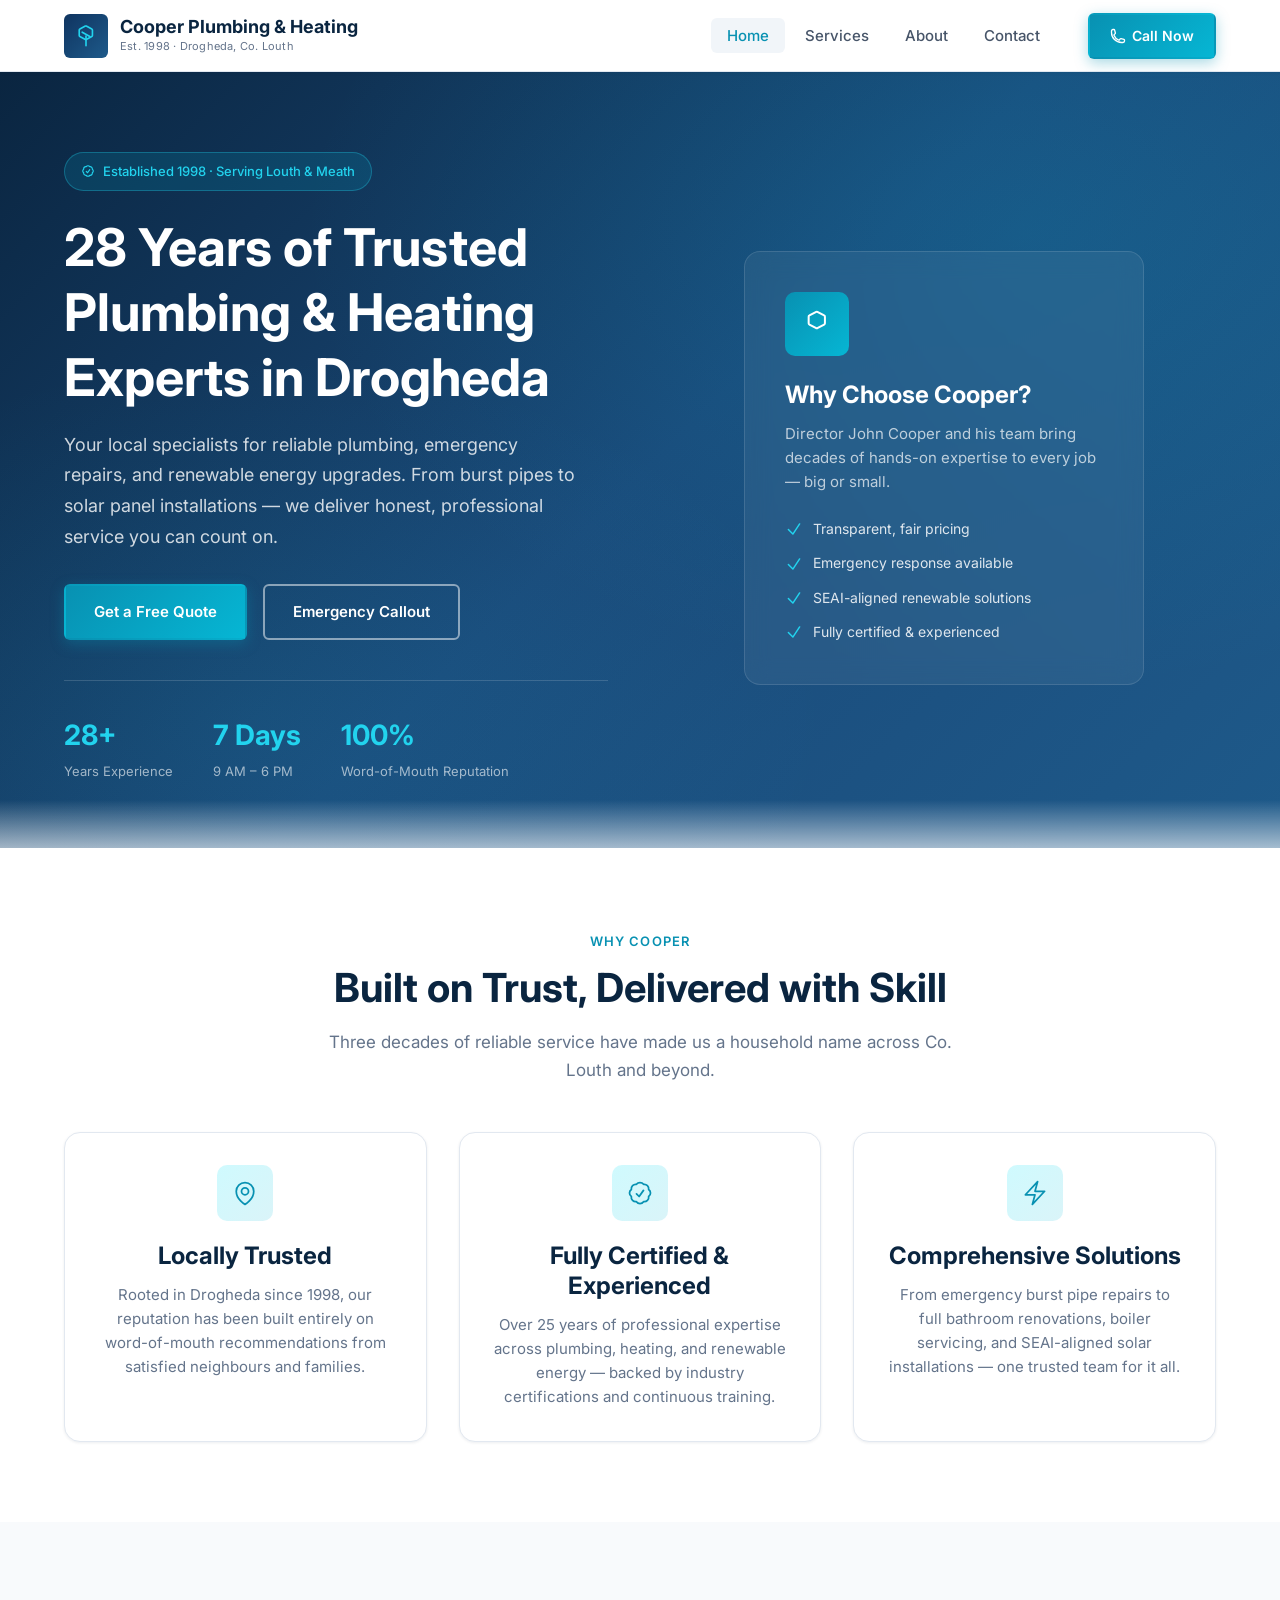
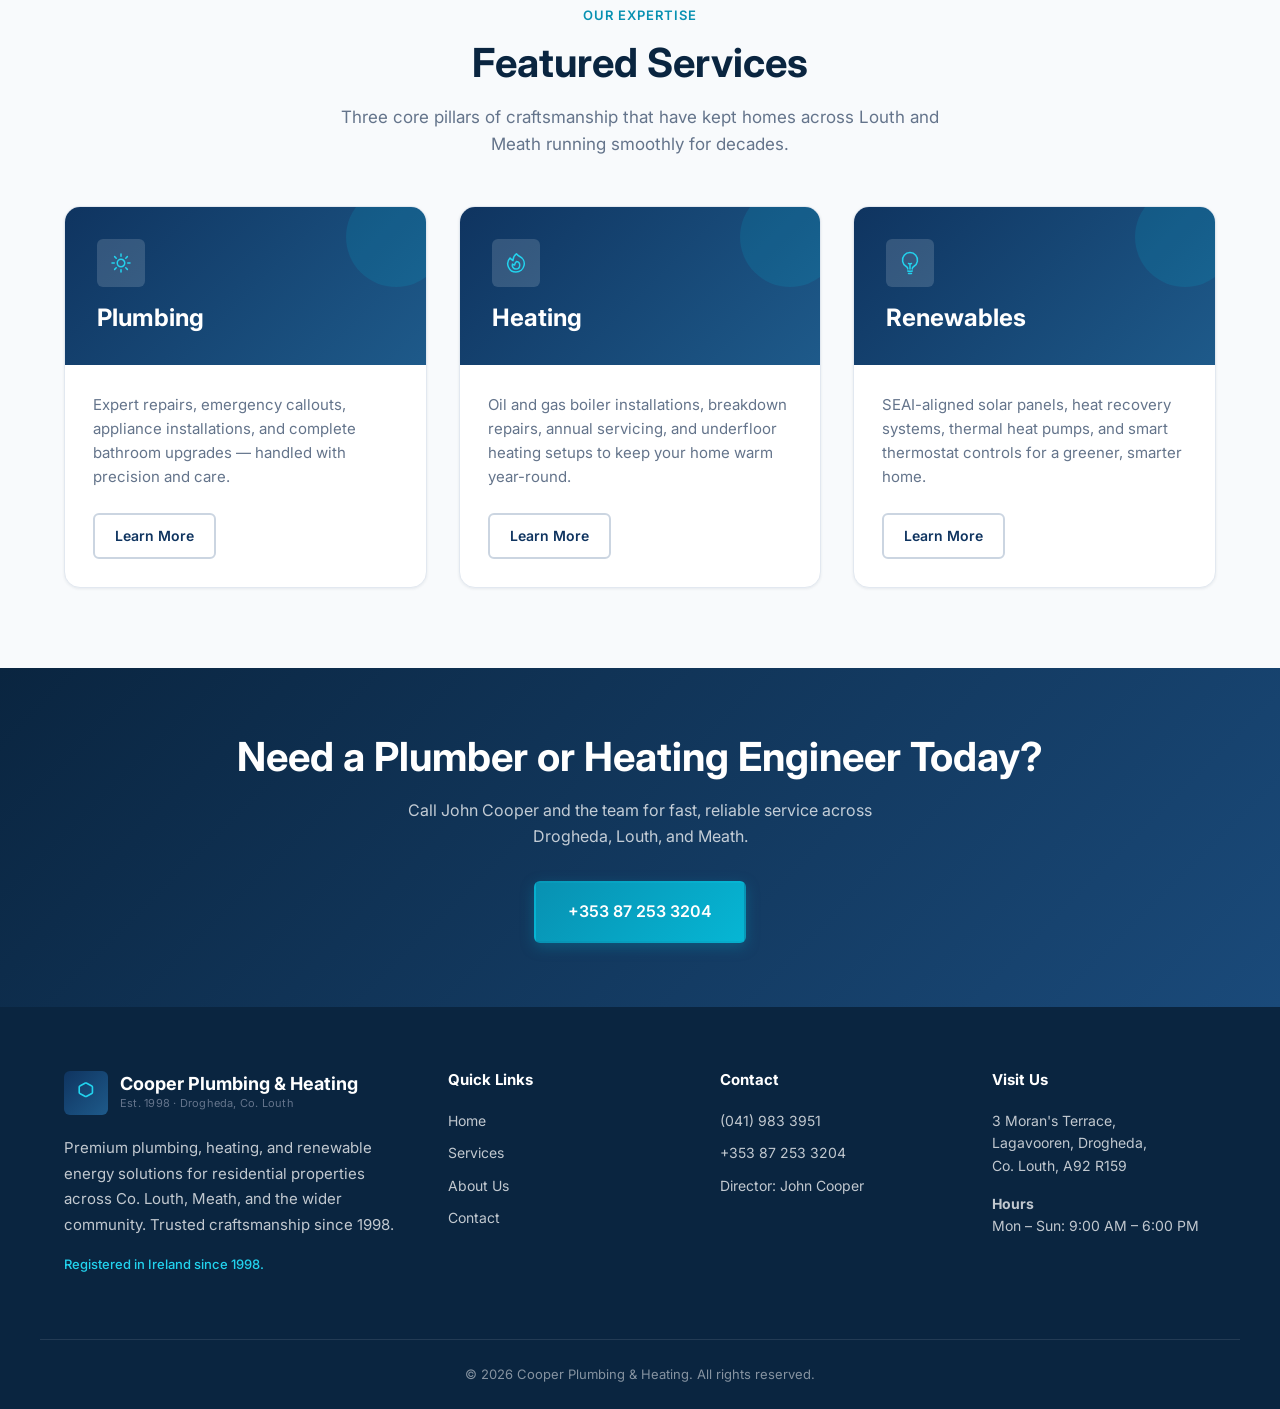
==== index.html @ a8e31352 "Initial commit: Cooper Plumbing & Heating business website" ====
<!DOCTYPE html>
<html lang="en">
<head>
  <meta charset="UTF-8">
  <meta name="viewport" content="width=device-width, initial-scale=1.0">
  <meta name="description" content="Cooper Plumbing & Heating — Trusted plumbing, heating, and renewable energy experts serving Drogheda, Co. Louth for over 25 years.">
  <title>Cooper Plumbing & Heating | Drogheda Plumbing & Heating Experts</title>
  <link rel="preconnect" href="https://fonts.googleapis.com">
  <link rel="preconnect" href="https://fonts.gstatic.com" crossorigin>
  <link href="https://fonts.googleapis.com/css2?family=Inter:wght@400;500;600;700&display=swap" rel="stylesheet">
  <link rel="stylesheet" href="css/styles.css">
</head>
<body>

  <header class="site-header">
    <div class="container header-inner">
      <a href="index.html" class="logo">
        <div class="logo-icon">
          <svg xmlns="http://www.w3.org/2000/svg" fill="none" viewBox="0 0 24 24" stroke-width="1.5" stroke="currentColor">
            <path stroke-linecap="round" stroke-linejoin="round" d="M11.42 15.17l-5.1-2.73a1 1 0 01-.58-.92V6.5a1 1 0 01.58-.92l5.1-2.73a1 1 0 01.84 0l5.1 2.73a1 1 0 01.58.92v5.02a1 1 0 01-.58.92l-5.1 2.73a1 1 0 01-.84 0z"/>
            <path stroke-linecap="round" stroke-linejoin="round" d="M12 12v9"/>
            <path stroke-linecap="round" stroke-linejoin="round" d="M8.5 8.5l7 4"/>
          </svg>
        </div>
        <div class="logo-text">
          <span class="logo-name">Cooper Plumbing & Heating</span>
          <span class="logo-tagline">Est. 1998 · Drogheda, Co. Louth</span>
        </div>
      </a>

      <nav class="main-nav">
        <ul class="nav-links">
          <li><a href="index.html" class="active">Home</a></li>
          <li><a href="services.html">Services</a></li>
          <li><a href="about.html">About</a></li>
          <li><a href="contact.html">Contact</a></li>
        </ul>
        <div class="header-cta">
          <a href="tel:+353872533204" class="btn btn-primary btn-sm">
            <svg xmlns="http://www.w3.org/2000/svg" fill="none" viewBox="0 0 24 24" stroke-width="2" stroke="currentColor">
              <path stroke-linecap="round" stroke-linejoin="round" d="M2.25 6.75c0 8.284 6.716 15 15 15h2.25a2.25 2.25 0 002.25-2.25v-1.372c0-.516-.351-.966-.852-1.091l-4.423-1.106c-.44-.11-.902.055-1.173.417l-.97 1.293c-.282.376-.769.542-1.21.38a12.035 12.035 0 01-7.143-7.143c-.162-.441.004-.928.38-1.21l1.293-.97c.363-.271.527-.734.417-1.173L6.963 3.102a1.125 1.125 0 00-1.091-.852H4.5A2.25 2.25 0 002.25 4.5v2.25z"/>
            </svg>
            Call Now
          </a>
        </div>
      </nav>

      <button class="mobile-toggle" aria-label="Toggle navigation" aria-expanded="false">
        <svg xmlns="http://www.w3.org/2000/svg" fill="none" viewBox="0 0 24 24" stroke-width="2" stroke="currentColor">
          <path stroke-linecap="round" stroke-linejoin="round" d="M3.75 6.75h16.5M3.75 12h16.5m-16.5 5.25h16.5"/>
        </svg>
      </button>
    </div>
  </header>

  <main>
    <section class="hero">
      <div class="container hero-grid">
        <div class="hero-content">
          <div class="hero-badge">
            <svg xmlns="http://www.w3.org/2000/svg" fill="none" viewBox="0 0 24 24" stroke-width="2" stroke="currentColor">
              <path stroke-linecap="round" stroke-linejoin="round" d="M9 12.75L11.25 15 15 9.75M21 12c0 1.268-.63 2.39-1.593 3.068a3.745 3.745 0 01-1.043 3.296 3.745 3.745 0 01-3.296 1.043A3.745 3.745 0 0112 21c-1.268 0-2.39-.63-3.068-1.593a3.746 3.746 0 01-3.296-1.043 3.745 3.745 0 01-1.043-3.296A3.745 3.745 0 013 12c0-1.268.63-2.39 1.593-3.068a3.745 3.745 0 011.043-3.296 3.745 3.745 0 013.296-1.043A3.745 3.745 0 0112 3c1.268 0 2.39.63 3.068 1.593a3.746 3.746 0 013.296 1.043 3.746 3.746 0 011.043 3.296A3.745 3.745 0 0121 12z"/>
            </svg>
            Established 1998 · Serving Louth & Meath
          </div>
          <h1>28 Years of Trusted Plumbing &amp; Heating Experts in Drogheda</h1>
          <p class="hero-sub">Your local specialists for reliable plumbing, emergency repairs, and renewable energy upgrades. From burst pipes to solar panel installations — we deliver honest, professional service you can count on.</p>
          <div class="hero-actions">
            <a href="contact.html" class="btn btn-primary">Get a Free Quote</a>
            <a href="tel:+353872533204" class="btn btn-secondary">Emergency Callout</a>
          </div>
          <div class="hero-stats">
            <div class="hero-stat">
              <strong>28+</strong>
              <span>Years Experience</span>
            </div>
            <div class="hero-stat">
              <strong>7 Days</strong>
              <span>9 AM – 6 PM</span>
            </div>
            <div class="hero-stat">
              <strong>100%</strong>
              <span>Word-of-Mouth Reputation</span>
            </div>
          </div>
        </div>

        <div class="hero-visual">
          <div class="hero-card">
            <div class="hero-card-icon">
              <svg xmlns="http://www.w3.org/2000/svg" fill="none" viewBox="0 0 24 24" stroke-width="1.5" stroke="currentColor">
                <path stroke-linecap="round" stroke-linejoin="round" d="M11.42 15.17l-5.1-2.73a1 1 0 01-.58-.92V6.5a1 1 0 01.58-.92l5.1-2.73a1 1 0 01.84 0l5.1 2.73a1 1 0 01.58.92v5.02a1 1 0 01-.58.92l-5.1 2.73a1 1 0 01-.84 0z"/>
              </svg>
            </div>
            <h3>Why Choose Cooper?</h3>
            <p>Director John Cooper and his team bring decades of hands-on expertise to every job — big or small.</p>
            <ul class="hero-card-features">
              <li>
                <svg xmlns="http://www.w3.org/2000/svg" fill="none" viewBox="0 0 24 24" stroke-width="2" stroke="currentColor"><path stroke-linecap="round" stroke-linejoin="round" d="M4.5 12.75l6 6 9-13.5"/></svg>
                Transparent, fair pricing
              </li>
              <li>
                <svg xmlns="http://www.w3.org/2000/svg" fill="none" viewBox="0 0 24 24" stroke-width="2" stroke="currentColor"><path stroke-linecap="round" stroke-linejoin="round" d="M4.5 12.75l6 6 9-13.5"/></svg>
                Emergency response available
              </li>
              <li>
                <svg xmlns="http://www.w3.org/2000/svg" fill="none" viewBox="0 0 24 24" stroke-width="2" stroke="currentColor"><path stroke-linecap="round" stroke-linejoin="round" d="M4.5 12.75l6 6 9-13.5"/></svg>
                SEAI-aligned renewable solutions
              </li>
              <li>
                <svg xmlns="http://www.w3.org/2000/svg" fill="none" viewBox="0 0 24 24" stroke-width="2" stroke="currentColor"><path stroke-linecap="round" stroke-linejoin="round" d="M4.5 12.75l6 6 9-13.5"/></svg>
                Fully certified &amp; experienced
              </li>
            </ul>
          </div>
        </div>
      </div>
    </section>

    <section class="value-props">
      <div class="container">
        <div class="section-header">
          <span class="section-label">Why Cooper</span>
          <h2>Built on Trust, Delivered with Skill</h2>
          <p>Three decades of reliable service have made us a household name across Co. Louth and beyond.</p>
        </div>
        <div class="props-grid">
          <div class="prop-card">
            <div class="prop-icon">
              <svg xmlns="http://www.w3.org/2000/svg" fill="none" viewBox="0 0 24 24" stroke-width="1.5" stroke="currentColor">
                <path stroke-linecap="round" stroke-linejoin="round" d="M15 10.5a3 3 0 11-6 0 3 3 0 016 0z"/>
                <path stroke-linecap="round" stroke-linejoin="round" d="M19.5 10.5c0 7.142-7.5 11.25-7.5 11.25S4.5 17.642 4.5 10.5a7.5 7.5 0 1115 0z"/>
              </svg>
            </div>
            <h3>Locally Trusted</h3>
            <p>Rooted in Drogheda since 1998, our reputation has been built entirely on word-of-mouth recommendations from satisfied neighbours and families.</p>
          </div>
          <div class="prop-card">
            <div class="prop-icon">
              <svg xmlns="http://www.w3.org/2000/svg" fill="none" viewBox="0 0 24 24" stroke-width="1.5" stroke="currentColor">
                <path stroke-linecap="round" stroke-linejoin="round" d="M9 12.75L11.25 15 15 9.75M21 12c0 1.268-.63 2.39-1.593 3.068a3.745 3.745 0 01-1.043 3.296 3.745 3.745 0 01-3.296 1.043A3.745 3.745 0 0112 21c-1.268 0-2.39-.63-3.068-1.593a3.746 3.746 0 01-3.296-1.043 3.745 3.745 0 01-1.043-3.296A3.745 3.745 0 013 12c0-1.268.63-2.39 1.593-3.068a3.745 3.745 0 011.043-3.296 3.745 3.745 0 013.296-1.043A3.745 3.745 0 0112 3c1.268 0 2.39.63 3.068 1.593a3.746 3.746 0 013.296 1.043 3.746 3.746 0 011.043 3.296A3.745 3.745 0 0121 12z"/>
              </svg>
            </div>
            <h3>Fully Certified &amp; Experienced</h3>
            <p>Over 25 years of professional expertise across plumbing, heating, and renewable energy — backed by industry certifications and continuous training.</p>
          </div>
          <div class="prop-card">
            <div class="prop-icon">
              <svg xmlns="http://www.w3.org/2000/svg" fill="none" viewBox="0 0 24 24" stroke-width="1.5" stroke="currentColor">
                <path stroke-linecap="round" stroke-linejoin="round" d="M3.75 13.5l10.5-11.25L12 10.5h8.25L9.75 21.75 12 13.5H3.75z"/>
              </svg>
            </div>
            <h3>Comprehensive Solutions</h3>
            <p>From emergency burst pipe repairs to full bathroom renovations, boiler servicing, and SEAI-aligned solar installations — one trusted team for it all.</p>
          </div>
        </div>
      </div>
    </section>

    <section class="featured-services">
      <div class="container">
        <div class="section-header">
          <span class="section-label">Our Expertise</span>
          <h2>Featured Services</h2>
          <p>Three core pillars of craftsmanship that have kept homes across Louth and Meath running smoothly for decades.</p>
        </div>
        <div class="services-grid">
          <article class="service-card">
            <div class="service-card-header">
              <div class="service-card-icon">
                <svg xmlns="http://www.w3.org/2000/svg" fill="none" viewBox="0 0 24 24" stroke-width="1.5" stroke="currentColor">
                  <path stroke-linecap="round" stroke-linejoin="round" d="M12 3v2.25m6.364.386l-1.591 1.591M21 12h-2.25m-.386 6.364l-1.591-1.591M12 18.75V21m-4.773-4.227l-1.591 1.591M5.25 12H3m4.227-4.773L5.636 5.636M15.75 12a3.75 3.75 0 11-7.5 0 3.75 3.75 0 017.5 0z"/>
                </svg>
              </div>
              <h3>Plumbing</h3>
            </div>
            <div class="service-card-body">
              <p>Expert repairs, emergency callouts, appliance installations, and complete bathroom upgrades — handled with precision and care.</p>
              <a href="services.html#plumbing" class="btn btn-outline btn-sm">Learn More</a>
            </div>
          </article>

          <article class="service-card">
            <div class="service-card-header">
              <div class="service-card-icon">
                <svg xmlns="http://www.w3.org/2000/svg" fill="none" viewBox="0 0 24 24" stroke-width="1.5" stroke="currentColor">
                  <path stroke-linecap="round" stroke-linejoin="round" d="M15.362 5.214A8.252 8.252 0 0112 21 8.25 8.25 0 016.038 7.048 8.287 8.287 0 009 9.6a8.983 8.983 0 013.361-6.867 8.21 8.21 0 003 2.48z"/>
                  <path stroke-linecap="round" stroke-linejoin="round" d="M12 18a3.75 3.75 0 00.495-7.467 5.99 5.99 0 00-1.925 3.546 5.974 5.974 0 01-2.133-1A3.75 3.75 0 0012 18z"/>
                </svg>
              </div>
              <h3>Heating</h3>
            </div>
            <div class="service-card-body">
              <p>Oil and gas boiler installations, breakdown repairs, annual servicing, and underfloor heating setups to keep your home warm year-round.</p>
              <a href="services.html#heating" class="btn btn-outline btn-sm">Learn More</a>
            </div>
          </article>

          <article class="service-card">
            <div class="service-card-header">
              <div class="service-card-icon">
                <svg xmlns="http://www.w3.org/2000/svg" fill="none" viewBox="0 0 24 24" stroke-width="1.5" stroke="currentColor">
                  <path stroke-linecap="round" stroke-linejoin="round" d="M12 18v-5.25m0 0a6.01 6.01 0 001.5-.189m-1.5.189a6.01 6.01 0 01-1.5-.189m3.75 7.478a12.06 12.06 0 01-4.5 0m3.75 2.383a14.406 14.406 0 01-3 0M14.25 18v-.192c0-.983.658-1.823 1.508-2.316a7.5 7.5 0 10-7.517 0c.85.493 1.509 1.333 1.509 2.316V18"/>
                </svg>
              </div>
              <h3>Renewables</h3>
            </div>
            <div class="service-card-body">
              <p>SEAI-aligned solar panels, heat recovery systems, thermal heat pumps, and smart thermostat controls for a greener, smarter home.</p>
              <a href="services.html#renewables" class="btn btn-outline btn-sm">Learn More</a>
            </div>
          </article>
        </div>
      </div>
    </section>

    <section class="cta-banner">
      <div class="container">
        <h2>Need a Plumber or Heating Engineer Today?</h2>
        <p>Call John Cooper and the team for fast, reliable service across Drogheda, Louth, and Meath.</p>
        <a href="tel:+353872533204" class="btn btn-primary">+353 87 253 3204</a>
      </div>
    </section>
  </main>

  <footer class="site-footer">
    <div class="container footer-grid">
      <div class="footer-brand">
        <a href="index.html" class="logo">
          <div class="logo-icon">
            <svg xmlns="http://www.w3.org/2000/svg" fill="none" viewBox="0 0 24 24" stroke-width="1.5" stroke="currentColor">
              <path stroke-linecap="round" stroke-linejoin="round" d="M11.42 15.17l-5.1-2.73a1 1 0 01-.58-.92V6.5a1 1 0 01.58-.92l5.1-2.73a1 1 0 01.84 0l5.1 2.73a1 1 0 01.58.92v5.02a1 1 0 01-.58.92l-5.1 2.73a1 1 0 01-.84 0z"/>
            </svg>
          </div>
          <div class="logo-text">
            <span class="logo-name">Cooper Plumbing & Heating</span>
            <span class="logo-tagline">Est. 1998 · Drogheda, Co. Louth</span>
          </div>
        </a>
        <p>Premium plumbing, heating, and renewable energy solutions for residential properties across Co. Louth, Meath, and the wider community. Trusted craftsmanship since 1998.</p>
        <p class="registered">Registered in Ireland since 1998.</p>
      </div>

      <div class="footer-col">
        <h4>Quick Links</h4>
        <ul>
          <li><a href="index.html">Home</a></li>
          <li><a href="services.html">Services</a></li>
          <li><a href="about.html">About Us</a></li>
          <li><a href="contact.html">Contact</a></li>
        </ul>
      </div>

      <div class="footer-col">
        <h4>Contact</h4>
        <ul>
          <li><a href="tel:0419833951">(041) 983 3951</a></li>
          <li><a href="tel:+353872533204">+353 87 253 3204</a></li>
          <li>Director: John Cooper</li>
        </ul>
      </div>

      <div class="footer-col">
        <h4>Visit Us</h4>
        <p>3 Moran's Terrace,<br>Lagavooren, Drogheda,<br>Co. Louth, A92 R159</p>
        <p style="margin-top: 1rem;"><strong>Hours</strong><br>Mon – Sun: 9:00 AM – 6:00 PM</p>
      </div>
    </div>
    <div class="footer-bottom">
      <div class="container">
        <p>&copy; 2026 Cooper Plumbing & Heating. All rights reserved.</p>
      </div>
    </div>
  </footer>

  <script src="js/main.js"></script>
</body>
</html>
---- css/styles.css ----
/* Cooper Plumbing & Heating — Design System */
:root {
  --navy-900: #0a2540;
  --navy-800: #0f3460;
  --navy-700: #1a4a7a;
  --navy-600: #1e5a8a;
  --teal-500: #0891b2;
  --teal-400: #06b6d4;
  --teal-300: #22d3ee;
  --teal-100: #cffafe;
  --white: #ffffff;
  --gray-50: #f8fafc;
  --gray-100: #f1f5f9;
  --gray-200: #e2e8f0;
  --gray-300: #cbd5e1;
  --gray-500: #64748b;
  --gray-600: #475569;
  --gray-700: #334155;
  --gray-800: #1e293b;
  --shadow-sm: 0 1px 3px rgba(10, 37, 64, 0.08);
  --shadow-md: 0 4px 20px rgba(10, 37, 64, 0.1);
  --shadow-lg: 0 12px 40px rgba(10, 37, 64, 0.15);
  --radius-sm: 6px;
  --radius-md: 10px;
  --radius-lg: 16px;
  --transition: 0.25s ease;
  --header-height: 72px;
}

*,
*::before,
*::after {
  box-sizing: border-box;
  margin: 0;
  padding: 0;
}

html {
  scroll-behavior: smooth;
  scroll-padding-top: calc(var(--header-height) + 1rem);
}

@media (prefers-reduced-motion: reduce) {
  html {
    scroll-behavior: auto;
  }

  *,
  *::before,
  *::after {
    animation-duration: 0.01ms !important;
    animation-iteration-count: 1 !important;
    transition-duration: 0.01ms !important;
  }
}

body {
  font-family: 'Inter', -apple-system, BlinkMacSystemFont, 'Segoe UI', Roboto, sans-serif;
  font-size: 1rem;
  line-height: 1.6;
  color: var(--gray-700);
  background: var(--white);
  -webkit-font-smoothing: antialiased;
}

img {
  max-width: 100%;
  display: block;
}

a {
  color: inherit;
  text-decoration: none;
}

ul {
  list-style: none;
}

.container {
  width: 100%;
  max-width: 1200px;
  margin: 0 auto;
  padding: 0 1.5rem;
}

/* Typography */
h1, h2, h3, h4 {
  color: var(--navy-900);
  line-height: 1.25;
  font-weight: 700;
}

h1 { font-size: clamp(2rem, 5vw, 3.25rem); }
h2 { font-size: clamp(1.75rem, 3.5vw, 2.5rem); }
h3 { font-size: clamp(1.25rem, 2.5vw, 1.5rem); }

.section-label {
  display: inline-block;
  font-size: 0.8125rem;
  font-weight: 600;
  letter-spacing: 0.08em;
  text-transform: uppercase;
  color: var(--teal-500);
  margin-bottom: 0.75rem;
}

.section-header {
  text-align: center;
  max-width: 640px;
  margin: 0 auto 3rem;
}

.section-header p {
  margin-top: 1rem;
  color: var(--gray-500);
  font-size: 1.0625rem;
}

/* Buttons */
.btn {
  display: inline-flex;
  align-items: center;
  justify-content: center;
  gap: 0.5rem;
  padding: 0.875rem 1.75rem;
  font-size: 0.9375rem;
  font-weight: 600;
  border-radius: var(--radius-sm);
  border: 2px solid transparent;
  cursor: pointer;
  transition: all var(--transition);
  white-space: nowrap;
}

.btn-primary {
  background: linear-gradient(135deg, var(--teal-500), var(--teal-400));
  color: var(--white);
  box-shadow: 0 4px 14px rgba(8, 145, 178, 0.35);
}

.btn-primary:hover {
  background: linear-gradient(135deg, var(--teal-400), var(--teal-300));
  transform: translateY(-2px);
  box-shadow: 0 6px 20px rgba(8, 145, 178, 0.45);
}

.btn-secondary {
  background: transparent;
  color: var(--white);
  border-color: rgba(255, 255, 255, 0.5);
}

.btn-secondary:hover {
  background: rgba(255, 255, 255, 0.1);
  border-color: var(--white);
}

.btn-outline {
  background: transparent;
  color: var(--navy-800);
  border-color: var(--gray-300);
}

.btn-outline:hover {
  border-color: var(--teal-500);
  color: var(--teal-500);
}

.btn-navy {
  background: var(--navy-800);
  color: var(--white);
}

.btn-navy:hover {
  background: var(--navy-700);
  transform: translateY(-2px);
}

.btn-sm {
  padding: 0.625rem 1.25rem;
  font-size: 0.875rem;
}

.btn-block {
  width: 100%;
}

/* Skip link */
.skip-link {
  position: absolute;
  top: -100%;
  left: 1rem;
  z-index: 10000;
  padding: 0.75rem 1.25rem;
  background: var(--navy-800);
  color: var(--white);
  font-weight: 600;
  font-size: 0.875rem;
  border-radius: var(--radius-sm);
  transition: top var(--transition);
}

.skip-link:focus {
  top: 1rem;
  outline: 3px solid var(--teal-400);
  outline-offset: 2px;
}

/* Header */
.site-header {
  position: sticky;
  top: 0;
  z-index: 1000;
  background: var(--white);
  border-bottom: 1px solid var(--gray-200);
  box-shadow: var(--shadow-sm);
  height: var(--header-height);
}

.header-inner {
  display: flex;
  align-items: center;
  justify-content: space-between;
  height: var(--header-height);
  gap: 2rem;
}

.logo {
  display: flex;
  align-items: center;
  gap: 0.75rem;
  flex-shrink: 0;
}

.logo-icon {
  width: 44px;
  height: 44px;
  background: linear-gradient(135deg, var(--navy-800), var(--navy-600));
  border-radius: var(--radius-sm);
  display: flex;
  align-items: center;
  justify-content: center;
  color: var(--teal-300);
}

.logo-icon svg {
  width: 26px;
  height: 26px;
}

.logo-text {
  display: flex;
  flex-direction: column;
}

.logo-name {
  font-size: 1.125rem;
  font-weight: 700;
  color: var(--navy-900);
  line-height: 1.2;
}

.logo-tagline {
  font-size: 0.6875rem;
  color: var(--gray-500);
  letter-spacing: 0.02em;
}

.main-nav {
  display: flex;
  align-items: center;
  gap: 2rem;
}

.nav-links {
  display: flex;
  gap: 0.25rem;
}

.nav-links a {
  padding: 0.5rem 1rem;
  font-size: 0.9375rem;
  font-weight: 500;
  color: var(--gray-600);
  border-radius: var(--radius-sm);
  transition: all var(--transition);
}

.nav-links a:hover,
.nav-links a.active {
  color: var(--navy-800);
  background: var(--gray-100);
}

.nav-links a.active {
  color: var(--teal-500);
}

.header-cta .btn {
  gap: 0.375rem;
}

.header-cta .btn svg {
  width: 16px;
  height: 16px;
}

.mobile-toggle {
  display: none;
  background: none;
  border: none;
  cursor: pointer;
  padding: 0.5rem;
  color: var(--navy-800);
}

.mobile-toggle svg {
  width: 24px;
  height: 24px;
}

/* Hero */
.hero {
  position: relative;
  background: linear-gradient(135deg, var(--navy-900) 0%, var(--navy-700) 50%, var(--navy-600) 100%);
  color: var(--white);
  padding: 5rem 0 6rem;
  overflow: hidden;
}

.hero::before {
  content: '';
  position: absolute;
  inset: 0;
  background:
    radial-gradient(ellipse at 80% 20%, rgba(6, 182, 212, 0.15) 0%, transparent 50%),
    radial-gradient(ellipse at 20% 80%, rgba(34, 211, 238, 0.08) 0%, transparent 40%);
  pointer-events: none;
}

.hero::after {
  content: '';
  position: absolute;
  bottom: 0;
  left: 0;
  right: 0;
  height: 80px;
  background: linear-gradient(to top, var(--white), transparent);
  pointer-events: none;
}

.hero-grid {
  position: relative;
  display: grid;
  grid-template-columns: 1fr 1fr;
  gap: 4rem;
  align-items: center;
}

.hero-badge {
  display: inline-flex;
  align-items: center;
  gap: 0.5rem;
  background: rgba(6, 182, 212, 0.15);
  border: 1px solid rgba(34, 211, 238, 0.3);
  padding: 0.5rem 1rem;
  border-radius: 100px;
  font-size: 0.8125rem;
  font-weight: 500;
  color: var(--teal-300);
  margin-bottom: 1.5rem;
}

.hero-badge svg {
  width: 14px;
  height: 14px;
}

.hero h1 {
  color: var(--white);
  margin-bottom: 1.25rem;
}

.hero-sub {
  font-size: 1.125rem;
  color: rgba(255, 255, 255, 0.8);
  line-height: 1.7;
  margin-bottom: 2rem;
  max-width: 520px;
}

.hero-actions {
  display: flex;
  flex-wrap: wrap;
  gap: 1rem;
  margin-bottom: 2.5rem;
}

.hero-stats {
  display: flex;
  gap: 2.5rem;
  padding-top: 2rem;
  border-top: 1px solid rgba(255, 255, 255, 0.15);
}

.hero-stat strong {
  display: block;
  font-size: 1.75rem;
  font-weight: 700;
  color: var(--teal-300);
}

.hero-stat span {
  font-size: 0.8125rem;
  color: rgba(255, 255, 255, 0.6);
}

.hero-visual {
  position: relative;
  display: flex;
  justify-content: center;
}

.hero-card {
  background: rgba(255, 255, 255, 0.06);
  backdrop-filter: blur(12px);
  border: 1px solid rgba(255, 255, 255, 0.12);
  border-radius: var(--radius-lg);
  padding: 2.5rem;
  width: 100%;
  max-width: 400px;
}

.hero-card-icon {
  width: 64px;
  height: 64px;
  background: linear-gradient(135deg, var(--teal-500), var(--teal-400));
  border-radius: var(--radius-md);
  display: flex;
  align-items: center;
  justify-content: center;
  margin-bottom: 1.5rem;
}

.hero-card-icon svg {
  width: 32px;
  height: 32px;
  color: var(--white);
}

.hero-card h3 {
  color: var(--white);
  margin-bottom: 0.75rem;
}

.hero-card p {
  color: rgba(255, 255, 255, 0.7);
  font-size: 0.9375rem;
  margin-bottom: 1.5rem;
}

.hero-card-features {
  display: flex;
  flex-direction: column;
  gap: 0.75rem;
}

.hero-card-features li {
  display: flex;
  align-items: center;
  gap: 0.625rem;
  font-size: 0.875rem;
  color: rgba(255, 255, 255, 0.85);
}

.hero-card-features svg {
  width: 18px;
  height: 18px;
  color: var(--teal-300);
  flex-shrink: 0;
}

/* Page Hero (inner pages) */
.page-hero {
  background: linear-gradient(135deg, var(--navy-900), var(--navy-700));
  color: var(--white);
  padding: 4rem 0;
  text-align: center;
}

.page-hero h1 {
  color: var(--white);
  margin-bottom: 1rem;
}

.page-hero p {
  color: rgba(255, 255, 255, 0.75);
  font-size: 1.125rem;
  max-width: 600px;
  margin: 0 auto;
}

/* Value Props */
.value-props {
  padding: 5rem 0;
  background: var(--white);
  margin-top: -2rem;
  position: relative;
  z-index: 1;
}

.props-grid {
  display: grid;
  grid-template-columns: repeat(3, 1fr);
  gap: 2rem;
}

.prop-card {
  background: var(--white);
  border: 1px solid var(--gray-200);
  border-radius: var(--radius-lg);
  padding: 2rem;
  text-align: center;
  transition: all var(--transition);
  box-shadow: var(--shadow-sm);
}

.prop-card:hover {
  transform: translateY(-4px);
  box-shadow: var(--shadow-md);
  border-color: var(--teal-400);
}

.prop-icon {
  width: 56px;
  height: 56px;
  background: linear-gradient(135deg, var(--teal-100), rgba(6, 182, 212, 0.15));
  border-radius: var(--radius-md);
  display: flex;
  align-items: center;
  justify-content: center;
  margin: 0 auto 1.25rem;
  color: var(--teal-500);
}

.prop-icon svg {
  width: 28px;
  height: 28px;
}

.prop-card h3 {
  margin-bottom: 0.75rem;
}

.prop-card p {
  color: var(--gray-500);
  font-size: 0.9375rem;
}

/* Featured Services */
.featured-services {
  padding: 5rem 0;
  background: var(--gray-50);
}

.services-grid {
  display: grid;
  grid-template-columns: repeat(3, 1fr);
  gap: 2rem;
}

.service-card {
  background: var(--white);
  border-radius: var(--radius-lg);
  overflow: hidden;
  box-shadow: var(--shadow-sm);
  border: 1px solid var(--gray-200);
  transition: all var(--transition);
  display: flex;
  flex-direction: column;
}

.service-card:hover {
  transform: translateY(-4px);
  box-shadow: var(--shadow-lg);
}

.service-card-header {
  background: linear-gradient(135deg, var(--navy-800), var(--navy-600));
  padding: 2rem;
  position: relative;
  overflow: hidden;
}

.service-card-header::after {
  content: '';
  position: absolute;
  top: -20px;
  right: -20px;
  width: 100px;
  height: 100px;
  background: rgba(6, 182, 212, 0.15);
  border-radius: 50%;
}

.service-card-icon {
  width: 48px;
  height: 48px;
  background: rgba(255, 255, 255, 0.15);
  border-radius: var(--radius-sm);
  display: flex;
  align-items: center;
  justify-content: center;
  margin-bottom: 1rem;
  color: var(--teal-300);
  position: relative;
  z-index: 1;
}

.service-card-icon svg {
  width: 24px;
  height: 24px;
}

.service-card-header h3 {
  color: var(--white);
  position: relative;
  z-index: 1;
}

.service-card-body {
  padding: 1.75rem;
  flex: 1;
  display: flex;
  flex-direction: column;
}

.service-card-body p {
  color: var(--gray-500);
  font-size: 0.9375rem;
  margin-bottom: 1.5rem;
  flex: 1;
}

.service-card-body .btn {
  align-self: flex-start;
}

/* Service Detail Sections */
.service-detail {
  padding: 5rem 0;
}

.service-detail:nth-child(even) {
  background: var(--gray-50);
}

.service-detail-grid {
  display: grid;
  grid-template-columns: 1fr 1.2fr;
  gap: 4rem;
  align-items: center;
}

.service-detail-grid.reverse {
  direction: rtl;
}

.service-detail-grid.reverse > * {
  direction: ltr;
}

.service-detail-visual {
  background: linear-gradient(135deg, var(--navy-800), var(--navy-600));
  border-radius: var(--radius-lg);
  padding: 3rem;
  color: var(--white);
  position: relative;
  overflow: hidden;
}

.service-detail-visual::before {
  content: '';
  position: absolute;
  inset: 0;
  background: radial-gradient(ellipse at 70% 30%, rgba(6, 182, 212, 0.2) 0%, transparent 60%);
}

.service-detail-visual .service-card-icon {
  width: 72px;
  height: 72px;
  margin-bottom: 1.5rem;
}

.service-detail-visual .service-card-icon svg {
  width: 36px;
  height: 36px;
}

.service-detail-visual h3 {
  color: var(--white);
  font-size: 1.75rem;
  margin-bottom: 0.75rem;
  position: relative;
}

.service-detail-visual p {
  color: rgba(255, 255, 255, 0.75);
  position: relative;
}

.service-detail-content h2 {
  margin-bottom: 1rem;
}

.service-detail-content > p {
  color: var(--gray-500);
  margin-bottom: 2rem;
}

.service-list {
  display: grid;
  grid-template-columns: 1fr 1fr;
  gap: 1rem;
}

.service-list li {
  display: flex;
  align-items: flex-start;
  gap: 0.75rem;
  padding: 1rem;
  background: var(--white);
  border: 1px solid var(--gray-200);
  border-radius: var(--radius-sm);
  transition: all var(--transition);
}

.service-detail:nth-child(even) .service-list li {
  background: var(--white);
}

.service-list li:hover {
  border-color: var(--teal-400);
  box-shadow: var(--shadow-sm);
}

.service-list svg {
  width: 20px;
  height: 20px;
  color: var(--teal-500);
  flex-shrink: 0;
  margin-top: 2px;
}

.service-list strong {
  display: block;
  color: var(--navy-800);
  font-size: 0.9375rem;
  margin-bottom: 0.25rem;
}

.service-list span {
  font-size: 0.8125rem;
  color: var(--gray-500);
}

/* About Page */
.about-intro {
  padding: 5rem 0;
}

.about-grid {
  display: grid;
  grid-template-columns: 1fr 1fr;
  gap: 4rem;
  align-items: center;
}

.about-image {
  background: linear-gradient(135deg, var(--navy-800), var(--navy-600));
  border-radius: var(--radius-lg);
  padding: 3rem;
  color: var(--white);
  position: relative;
}

.about-image-badge {
  position: absolute;
  bottom: -1.5rem;
  right: 2rem;
  background: var(--teal-500);
  color: var(--white);
  padding: 1.25rem 1.75rem;
  border-radius: var(--radius-md);
  box-shadow: var(--shadow-lg);
  text-align: center;
}

.about-image-badge strong {
  display: block;
  font-size: 2rem;
  font-weight: 700;
  line-height: 1;
}

.about-image-badge span {
  font-size: 0.75rem;
  opacity: 0.9;
}

.about-content h2 {
  margin-bottom: 1.5rem;
}

.about-content p {
  color: var(--gray-600);
  margin-bottom: 1.25rem;
}

.about-content p:last-of-type {
  margin-bottom: 2rem;
}

.about-highlights {
  display: grid;
  grid-template-columns: 1fr 1fr;
  gap: 1rem;
}

.about-highlight {
  display: flex;
  align-items: center;
  gap: 0.75rem;
  padding: 1rem;
  background: var(--gray-50);
  border-radius: var(--radius-sm);
  border-left: 3px solid var(--teal-500);
}

.about-highlight svg {
  width: 20px;
  height: 20px;
  color: var(--teal-500);
  flex-shrink: 0;
}

.about-highlight span {
  font-size: 0.875rem;
  font-weight: 500;
  color: var(--navy-800);
}

.values-section {
  padding: 5rem 0;
  background: var(--gray-50);
}

.values-grid {
  display: grid;
  grid-template-columns: repeat(4, 1fr);
  gap: 2rem;
}

.value-item {
  text-align: center;
  padding: 2rem 1.5rem;
  background: var(--white);
  border-radius: var(--radius-lg);
  border: 1px solid var(--gray-200);
}

.value-item .prop-icon {
  margin-bottom: 1rem;
}

.value-item h4 {
  color: var(--navy-800);
  margin-bottom: 0.5rem;
}

.value-item p {
  font-size: 0.875rem;
  color: var(--gray-500);
}

/* Contact Page */
.contact-section {
  padding: 5rem 0;
}

.contact-grid {
  display: grid;
  grid-template-columns: 1fr 1.2fr;
  gap: 4rem;
}

.contact-info h2 {
  margin-bottom: 1rem;
}

.contact-info > p {
  color: var(--gray-500);
  margin-bottom: 2.5rem;
}

.contact-cards {
  display: flex;
  flex-direction: column;
  gap: 1.25rem;
  margin-bottom: 2.5rem;
}

.contact-card {
  display: flex;
  align-items: center;
  gap: 1.25rem;
  padding: 1.5rem;
  background: var(--gray-50);
  border: 1px solid var(--gray-200);
  border-radius: var(--radius-md);
  transition: all var(--transition);
}

.contact-card:hover {
  border-color: var(--teal-400);
  box-shadow: var(--shadow-sm);
}

.contact-card-icon {
  width: 48px;
  height: 48px;
  background: linear-gradient(135deg, var(--navy-800), var(--navy-600));
  border-radius: var(--radius-sm);
  display: flex;
  align-items: center;
  justify-content: center;
  color: var(--teal-300);
  flex-shrink: 0;
}

.contact-card-icon svg {
  width: 22px;
  height: 22px;
}

.contact-card-content strong {
  display: block;
  color: var(--navy-800);
  font-size: 0.8125rem;
  text-transform: uppercase;
  letter-spacing: 0.05em;
  margin-bottom: 0.25rem;
}

.contact-card-content a,
.contact-card-content span,
.contact-card-content address {
  font-size: 1.125rem;
  font-weight: 600;
  color: var(--navy-800);
  font-style: normal;
}

.contact-card-content a:hover {
  color: var(--teal-500);
}

.contact-hours {
  padding: 1.5rem;
  background: linear-gradient(135deg, var(--navy-800), var(--navy-600));
  border-radius: var(--radius-md);
  color: var(--white);
}

.contact-hours h3,
.contact-hours h4 {
  color: var(--teal-300);
  font-size: 0.875rem;
  text-transform: uppercase;
  letter-spacing: 0.05em;
  margin-bottom: 0.75rem;
}

.contact-hours p {
  font-size: 1rem;
  margin-bottom: 0.25rem;
}

/* Form */
.quote-form {
  background: var(--white);
  border: 1px solid var(--gray-200);
  border-radius: var(--radius-lg);
  padding: 2.5rem;
  box-shadow: var(--shadow-md);
}

.quote-form h3 {
  margin-bottom: 0.5rem;
}

.quote-form > p {
  color: var(--gray-500);
  font-size: 0.9375rem;
  margin-bottom: 2rem;
}

.form-group {
  margin-bottom: 1.25rem;
}

.form-group label {
  display: block;
  font-size: 0.875rem;
  font-weight: 500;
  color: var(--gray-700);
  margin-bottom: 0.5rem;
}

.form-group input,
.form-group select,
.form-group textarea {
  width: 100%;
  padding: 0.875rem 1rem;
  font-size: 0.9375rem;
  font-family: inherit;
  color: var(--gray-800);
  background: var(--gray-50);
  border: 1px solid var(--gray-200);
  border-radius: var(--radius-sm);
  transition: all var(--transition);
}

.form-group input:focus,
.form-group select:focus,
.form-group textarea:focus {
  outline: none;
  border-color: var(--teal-500);
  background: var(--white);
  box-shadow: 0 0 0 3px rgba(8, 145, 178, 0.1);
}

.form-group textarea {
  resize: vertical;
  min-height: 120px;
}

.form-row {
  display: grid;
  grid-template-columns: 1fr 1fr;
  gap: 1.25rem;
}

.form-success {
  display: none;
  text-align: center;
  padding: 3rem 2rem;
}

.form-success.visible {
  display: block;
}

.form-success svg {
  width: 64px;
  height: 64px;
  color: var(--teal-500);
  margin: 0 auto 1.5rem;
}

.form-success h3 {
  margin-bottom: 0.75rem;
}

.form-success p {
  color: var(--gray-500);
}

.form-success a {
  color: var(--teal-500);
  font-weight: 600;
}

.form-success a:hover {
  color: var(--teal-400);
}

.quote-form.hidden {
  display: none;
}

/* Map Section */
.map-section {
  padding: 0 0 5rem;
  background: var(--gray-50);
}

.map-section .section-header {
  margin-bottom: 2rem;
}

.map-container {
  position: relative;
  width: 100%;
  border-radius: var(--radius-lg);
  overflow: hidden;
  border: 1px solid var(--gray-200);
  box-shadow: var(--shadow-md);
  background: var(--gray-100);
  aspect-ratio: 16 / 9;
}

.map-container iframe {
  position: absolute;
  inset: 0;
  width: 100%;
  height: 100%;
  border: 0;
}

.map-fallback {
  display: flex;
  flex-direction: column;
  align-items: center;
  justify-content: center;
  gap: 1rem;
  padding: 3rem 1.5rem;
  text-align: center;
  min-height: 280px;
}

.map-fallback svg {
  width: 48px;
  height: 48px;
  color: var(--teal-500);
}

.map-fallback p {
  color: var(--gray-600);
  max-width: 420px;
}

.map-caption {
  display: flex;
  flex-wrap: wrap;
  align-items: center;
  justify-content: space-between;
  gap: 1rem;
  margin-top: 1.25rem;
  padding: 1rem 1.25rem;
  background: var(--white);
  border: 1px solid var(--gray-200);
  border-radius: var(--radius-md);
}

.map-caption address {
  font-style: normal;
  font-size: 0.9375rem;
  color: var(--gray-600);
  line-height: 1.5;
}

.map-caption address strong {
  display: block;
  color: var(--navy-800);
  font-size: 1rem;
  margin-bottom: 0.25rem;
}

/* Form accessibility */
.form-error {
  display: none;
  padding: 0.75rem 1rem;
  margin-bottom: 1.25rem;
  background: #fef2f2;
  border: 1px solid #fecaca;
  border-radius: var(--radius-sm);
  color: #b91c1c;
  font-size: 0.875rem;
}

.form-error.visible {
  display: block;
}

.form-group input:invalid:not(:placeholder-shown),
.form-group select:invalid,
.form-group textarea:invalid:not(:placeholder-shown) {
  border-color: #f87171;
}

.visually-hidden {
  position: absolute;
  width: 1px;
  height: 1px;
  padding: 0;
  margin: -1px;
  overflow: hidden;
  clip: rect(0, 0, 0, 0);
  white-space: nowrap;
  border: 0;
}

/* CTA Banner */
.cta-banner {
  padding: 4rem 0;
  background: linear-gradient(135deg, var(--navy-900), var(--navy-700));
  color: var(--white);
  text-align: center;
}

.cta-banner h2 {
  color: var(--white);
  margin-bottom: 1rem;
}

.cta-banner p {
  color: rgba(255, 255, 255, 0.75);
  margin-bottom: 2rem;
  max-width: 500px;
  margin-left: auto;
  margin-right: auto;
}

.cta-banner .btn-primary {
  font-size: 1rem;
  padding: 1rem 2rem;
}

/* Footer */
.site-footer {
  background: var(--navy-900);
  color: rgba(255, 255, 255, 0.75);
  padding: 4rem 0 0;
}

.footer-grid {
  display: grid;
  grid-template-columns: 1.5fr 1fr 1fr 1fr;
  gap: 3rem;
  padding-bottom: 3rem;
  border-bottom: 1px solid rgba(255, 255, 255, 0.1);
}

.footer-brand .logo {
  margin-bottom: 1.25rem;
}

.footer-brand .logo-name {
  color: var(--white);
}

.footer-brand p {
  font-size: 0.9375rem;
  line-height: 1.7;
  margin-bottom: 1rem;
}

.footer-brand .registered {
  font-size: 0.8125rem;
  color: var(--teal-300);
  font-weight: 500;
}

.footer-col h4 {
  color: var(--white);
  font-size: 0.9375rem;
  margin-bottom: 1.25rem;
}

.footer-col ul li {
  margin-bottom: 0.625rem;
}

.footer-col a {
  font-size: 0.875rem;
  transition: color var(--transition);
}

.footer-col a:hover {
  color: var(--teal-300);
}

.footer-col p,
.footer-col li,
.footer-col address {
  font-size: 0.875rem;
  font-style: normal;
}

.footer-bottom {
  padding: 1.5rem 0;
  text-align: center;
  font-size: 0.8125rem;
  color: rgba(255, 255, 255, 0.5);
}

/* Responsive */
@media (max-width: 1024px) {
  .hero-grid,
  .about-grid,
  .service-detail-grid,
  .contact-grid {
    grid-template-columns: 1fr;
    gap: 3rem;
  }

  .service-detail-grid.reverse {
    direction: ltr;
  }

  .hero-visual {
    display: none;
  }

  .props-grid,
  .services-grid {
    grid-template-columns: 1fr;
    max-width: 480px;
    margin: 0 auto;
  }

  .values-grid {
    grid-template-columns: repeat(2, 1fr);
  }

  .footer-grid {
    grid-template-columns: 1fr 1fr;
  }

  .service-list {
    grid-template-columns: 1fr;
  }
}

@media (max-width: 768px) {
  .main-nav {
    position: fixed;
    top: var(--header-height);
    left: 0;
    right: 0;
    background: var(--white);
    flex-direction: column;
    padding: 1.5rem;
    gap: 1rem;
    border-bottom: 1px solid var(--gray-200);
    box-shadow: var(--shadow-md);
    transform: translateY(-100%);
    opacity: 0;
    visibility: hidden;
    transition: all var(--transition);
  }

  .main-nav.open {
    transform: translateY(0);
    opacity: 1;
    visibility: visible;
  }

  .nav-links {
    flex-direction: column;
    width: 100%;
  }

  .nav-links a {
    display: block;
    padding: 0.75rem 1rem;
  }

  .header-cta {
    width: 100%;
  }

  .header-cta .btn {
    width: 100%;
    justify-content: center;
  }

  .mobile-toggle {
    display: block;
  }

  .hero {
    padding: 3.5rem 0 4rem;
  }

  .hero-stats {
    flex-direction: column;
    gap: 1.25rem;
  }

  .form-row {
    grid-template-columns: 1fr;
  }

  .about-highlights {
    grid-template-columns: 1fr;
  }

  .values-grid {
    grid-template-columns: 1fr;
  }

  .footer-grid {
    grid-template-columns: 1fr;
    gap: 2rem;
  }

  .about-image-badge {
    position: static;
    margin-top: 1.5rem;
    display: inline-block;
  }

  .map-container {
    aspect-ratio: 4 / 3;
  }

  .map-caption {
    flex-direction: column;
    align-items: flex-start;
  }

  .map-caption .btn {
    width: 100%;
    justify-content: center;
  }

  .contact-section {
    padding: 3rem 0;
  }

  .map-section {
    padding: 0 0 3rem;
  }
}
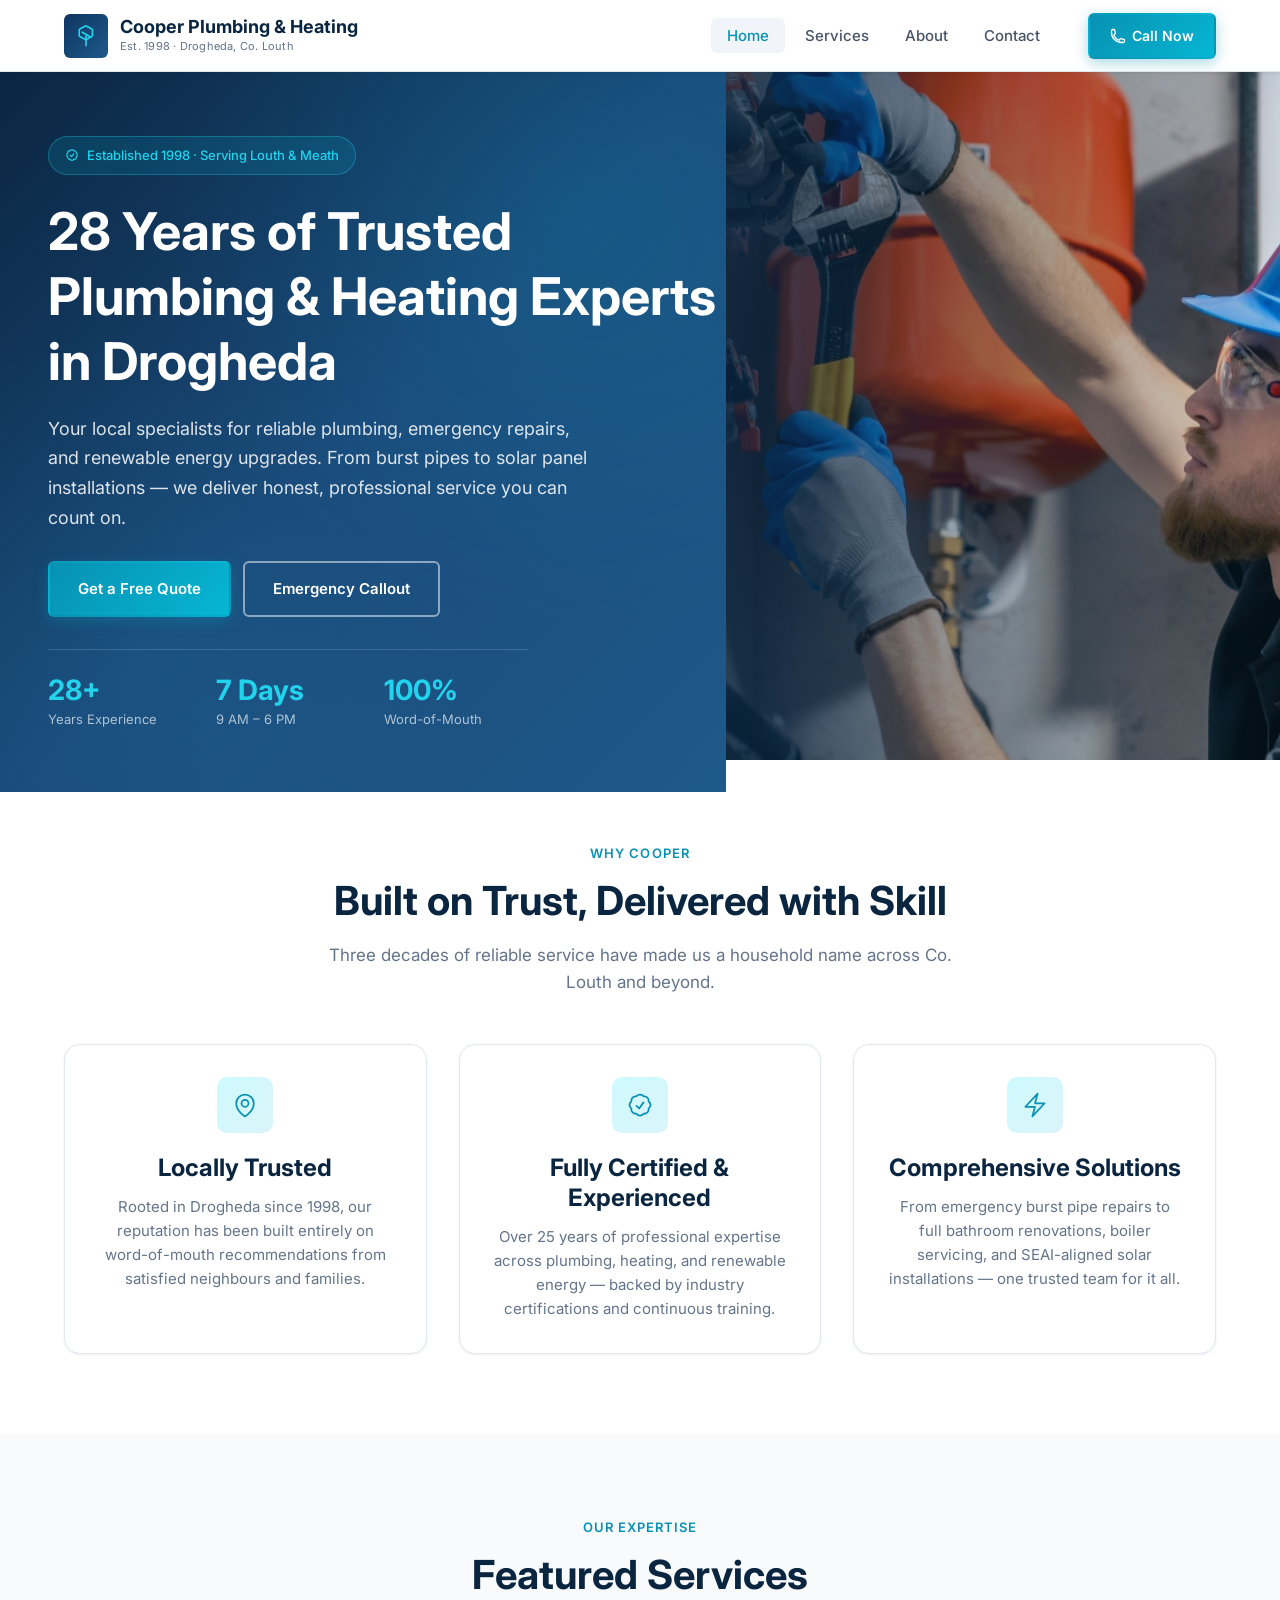
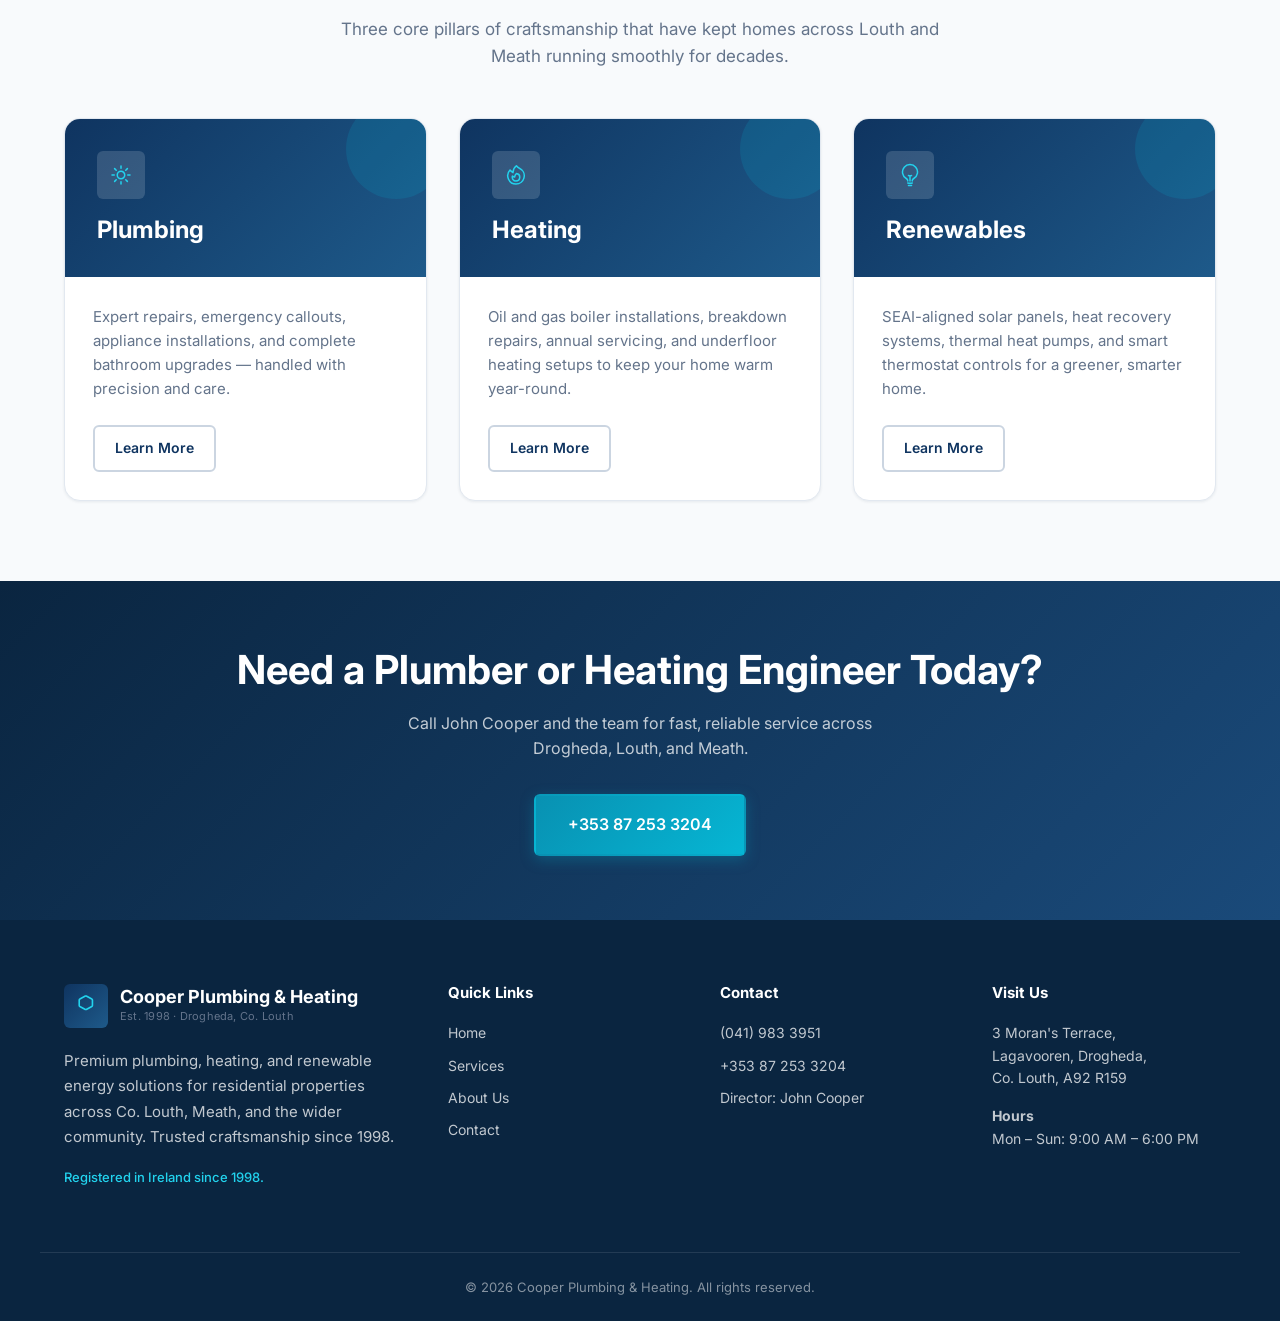
==== commit 02eb5cd6: "Add hero plumbing image and enhance mobile-first responsive layout" ====
--- a/index.html
+++ b/index.html
@@ -2,9 +2,10 @@
 <html lang="en">
 <head>
   <meta charset="UTF-8">
-  <meta name="viewport" content="width=device-width, initial-scale=1.0">
+  <meta name="viewport" content="width=device-width, initial-scale=1.0, viewport-fit=cover">
   <meta name="description" content="Cooper Plumbing & Heating — Trusted plumbing, heating, and renewable energy experts serving Drogheda, Co. Louth for over 25 years.">
   <title>Cooper Plumbing & Heating | Drogheda Plumbing & Heating Experts</title>
+  <link rel="preload" href="images/hero-plumbing.jpg" as="image" fetchpriority="high">
   <link rel="preconnect" href="https://fonts.googleapis.com">
   <link rel="preconnect" href="https://fonts.gstatic.com" crossorigin>
   <link href="https://fonts.googleapis.com/css2?family=Inter:wght@400;500;600;700&display=swap" rel="stylesheet">
@@ -55,63 +56,45 @@
 
   <main>
     <section class="hero">
-      <div class="container hero-grid">
-        <div class="hero-content">
-          <div class="hero-badge">
-            <svg xmlns="http://www.w3.org/2000/svg" fill="none" viewBox="0 0 24 24" stroke-width="2" stroke="currentColor">
-              <path stroke-linecap="round" stroke-linejoin="round" d="M9 12.75L11.25 15 15 9.75M21 12c0 1.268-.63 2.39-1.593 3.068a3.745 3.745 0 01-1.043 3.296 3.745 3.745 0 01-3.296 1.043A3.745 3.745 0 0112 21c-1.268 0-2.39-.63-3.068-1.593a3.746 3.746 0 01-3.296-1.043 3.745 3.745 0 01-1.043-3.296A3.745 3.745 0 013 12c0-1.268.63-2.39 1.593-3.068a3.745 3.745 0 011.043-3.296 3.745 3.745 0 013.296-1.043A3.745 3.745 0 0112 3c1.268 0 2.39.63 3.068 1.593a3.746 3.746 0 013.296 1.043 3.746 3.746 0 011.043 3.296A3.745 3.745 0 0121 12z"/>
-            </svg>
-            Established 1998 · Serving Louth & Meath
-          </div>
-          <h1>28 Years of Trusted Plumbing &amp; Heating Experts in Drogheda</h1>
-          <p class="hero-sub">Your local specialists for reliable plumbing, emergency repairs, and renewable energy upgrades. From burst pipes to solar panel installations — we deliver honest, professional service you can count on.</p>
-          <div class="hero-actions">
-            <a href="contact.html" class="btn btn-primary">Get a Free Quote</a>
-            <a href="tel:+353872533204" class="btn btn-secondary">Emergency Callout</a>
-          </div>
-          <div class="hero-stats">
-            <div class="hero-stat">
-              <strong>28+</strong>
-              <span>Years Experience</span>
-            </div>
-            <div class="hero-stat">
-              <strong>7 Days</strong>
-              <span>9 AM – 6 PM</span>
-            </div>
-            <div class="hero-stat">
-              <strong>100%</strong>
-              <span>Word-of-Mouth Reputation</span>
-            </div>
-          </div>
-        </div>
-
-        <div class="hero-visual">
-          <div class="hero-card">
-            <div class="hero-card-icon">
-              <svg xmlns="http://www.w3.org/2000/svg" fill="none" viewBox="0 0 24 24" stroke-width="1.5" stroke="currentColor">
-                <path stroke-linecap="round" stroke-linejoin="round" d="M11.42 15.17l-5.1-2.73a1 1 0 01-.58-.92V6.5a1 1 0 01.58-.92l5.1-2.73a1 1 0 01.84 0l5.1 2.73a1 1 0 01.58.92v5.02a1 1 0 01-.58.92l-5.1 2.73a1 1 0 01-.84 0z"/>
-              </svg>
-            </div>
-            <h3>Why Choose Cooper?</h3>
-            <p>Director John Cooper and his team bring decades of hands-on expertise to every job — big or small.</p>
-            <ul class="hero-card-features">
-              <li>
-                <svg xmlns="http://www.w3.org/2000/svg" fill="none" viewBox="0 0 24 24" stroke-width="2" stroke="currentColor"><path stroke-linecap="round" stroke-linejoin="round" d="M4.5 12.75l6 6 9-13.5"/></svg>
-                Transparent, fair pricing
-              </li>
-              <li>
-                <svg xmlns="http://www.w3.org/2000/svg" fill="none" viewBox="0 0 24 24" stroke-width="2" stroke="currentColor"><path stroke-linecap="round" stroke-linejoin="round" d="M4.5 12.75l6 6 9-13.5"/></svg>
-                Emergency response available
-              </li>
-              <li>
-                <svg xmlns="http://www.w3.org/2000/svg" fill="none" viewBox="0 0 24 24" stroke-width="2" stroke="currentColor"><path stroke-linecap="round" stroke-linejoin="round" d="M4.5 12.75l6 6 9-13.5"/></svg>
-                SEAI-aligned renewable solutions
-              </li>
-              <li>
-                <svg xmlns="http://www.w3.org/2000/svg" fill="none" viewBox="0 0 24 24" stroke-width="2" stroke="currentColor"><path stroke-linecap="round" stroke-linejoin="round" d="M4.5 12.75l6 6 9-13.5"/></svg>
-                Fully certified &amp; experienced
-              </li>
-            </ul>
+      <div class="hero-layout">
+        <figure class="hero-image-wrap">
+          <img
+            src="images/hero-plumbing.jpg"
+            alt="Professional plumber servicing a heating and pipework system"
+            class="hero-image"
+            width="1200"
+            height="800"
+            fetchpriority="high"
+            decoding="async">
+        </figure>
+        <div class="hero-body">
+          <div class="container hero-content">
+            <div class="hero-badge">
+              <svg xmlns="http://www.w3.org/2000/svg" fill="none" viewBox="0 0 24 24" stroke-width="2" stroke="currentColor" aria-hidden="true">
+                <path stroke-linecap="round" stroke-linejoin="round" d="M9 12.75L11.25 15 15 9.75M21 12c0 1.268-.63 2.39-1.593 3.068a3.745 3.745 0 01-1.043 3.296 3.745 3.745 0 01-3.296 1.043A3.745 3.745 0 0112 21c-1.268 0-2.39-.63-3.068-1.593a3.746 3.746 0 01-3.296-1.043 3.745 3.745 0 01-1.043-3.296A3.745 3.745 0 013 12c0-1.268.63-2.39 1.593-3.068a3.745 3.745 0 011.043-3.296 3.745 3.745 0 013.296-1.043A3.745 3.745 0 0112 3c1.268 0 2.39.63 3.068 1.593a3.746 3.746 0 013.296 1.043 3.746 3.746 0 011.043 3.296A3.745 3.745 0 0121 12z"/>
+              </svg>
+              Established 1998 · Serving Louth &amp; Meath
+            </div>
+            <h1>28 Years of Trusted Plumbing &amp; Heating Experts in Drogheda</h1>
+            <p class="hero-sub">Your local specialists for reliable plumbing, emergency repairs, and renewable energy upgrades. From burst pipes to solar panel installations — we deliver honest, professional service you can count on.</p>
+            <div class="hero-actions">
+              <a href="contact.html" class="btn btn-primary">Get a Free Quote</a>
+              <a href="tel:+353872533204" class="btn btn-secondary">Emergency Callout</a>
+            </div>
+            <div class="hero-stats">
+              <div class="hero-stat">
+                <strong>28+</strong>
+                <span>Years Experience</span>
+              </div>
+              <div class="hero-stat">
+                <strong>7 Days</strong>
+                <span>9 AM – 6 PM</span>
+              </div>
+              <div class="hero-stat">
+                <strong>100%</strong>
+                <span>Word-of-Mouth</span>
+              </div>
+            </div>
           </div>
         </div>
       </div>
@@ -273,6 +256,16 @@
     </div>
   </footer>
 
+  <aside class="mobile-call-bar" aria-label="Quick contact">
+    <a href="tel:+353872533204" class="mobile-call-bar-btn mobile-call-bar-btn--primary">
+      <svg xmlns="http://www.w3.org/2000/svg" fill="none" viewBox="0 0 24 24" stroke-width="2" stroke="currentColor" aria-hidden="true">
+        <path stroke-linecap="round" stroke-linejoin="round" d="M2.25 6.75c0 8.284 6.716 15 15 15h2.25a2.25 2.25 0 002.25-2.25v-1.372c0-.516-.351-.966-.852-1.091l-4.423-1.106c-.44-.11-.902.055-1.173.417l-.97 1.293c-.282.376-.769.542-1.21.38a12.035 12.035 0 01-7.143-7.143c-.162-.441.004-.928.38-1.21l1.293-.97c.363-.271.527-.734.417-1.173L6.963 3.102a1.125 1.125 0 00-1.091-.852H4.5A2.25 2.25 0 002.25 4.5v2.25z"/>
+      </svg>
+      Call Now
+    </a>
+    <a href="contact.html" class="mobile-call-bar-btn mobile-call-bar-btn--secondary">Get Quote</a>
+  </aside>
+
   <script src="js/main.js"></script>
 </body>
 </html>
--- a/css/styles.css
+++ b/css/styles.css
@@ -61,6 +61,7 @@
   color: var(--gray-700);
   background: var(--white);
   -webkit-font-smoothing: antialiased;
+  overflow-x: hidden;
 }
 
 img {
@@ -323,39 +324,63 @@
 /* Hero */
 .hero {
   position: relative;
+  color: var(--white);
+  overflow: hidden;
+}
+
+.hero-layout {
+  display: flex;
+  flex-direction: column;
+}
+
+.hero-image-wrap {
+  margin: 0;
+  position: relative;
+  width: 100%;
+  height: clamp(220px, 42vw, 520px);
+  overflow: hidden;
+}
+
+.hero-image {
+  width: 100%;
+  height: 100%;
+  object-fit: cover;
+  object-position: center 25%;
+  display: block;
+}
+
+.hero-image-wrap::after {
+  content: '';
+  position: absolute;
+  inset: 0;
+  background: linear-gradient(
+    to bottom,
+    rgba(10, 37, 64, 0.1) 0%,
+    rgba(10, 37, 64, 0.55) 70%,
+    rgba(10, 37, 64, 0.85) 100%
+  );
+  pointer-events: none;
+}
+
+.hero-body {
+  position: relative;
   background: linear-gradient(135deg, var(--navy-900) 0%, var(--navy-700) 50%, var(--navy-600) 100%);
-  color: var(--white);
-  padding: 5rem 0 6rem;
-  overflow: hidden;
-}
-
-.hero::before {
+  padding: 2rem 0 2.5rem;
+}
+
+.hero-body::before {
   content: '';
   position: absolute;
   inset: 0;
   background:
-    radial-gradient(ellipse at 80% 20%, rgba(6, 182, 212, 0.15) 0%, transparent 50%),
-    radial-gradient(ellipse at 20% 80%, rgba(34, 211, 238, 0.08) 0%, transparent 40%);
+    radial-gradient(ellipse at 80% 20%, rgba(6, 182, 212, 0.12) 0%, transparent 50%),
+    radial-gradient(ellipse at 20% 80%, rgba(34, 211, 238, 0.06) 0%, transparent 40%);
   pointer-events: none;
 }
 
-.hero::after {
-  content: '';
-  position: absolute;
-  bottom: 0;
-  left: 0;
-  right: 0;
-  height: 80px;
-  background: linear-gradient(to top, var(--white), transparent);
-  pointer-events: none;
-}
-
-.hero-grid {
+.hero-content {
   position: relative;
-  display: grid;
-  grid-template-columns: 1fr 1fr;
-  gap: 4rem;
-  align-items: center;
+  z-index: 1;
 }
 
 .hero-badge {
@@ -383,102 +408,113 @@
 }
 
 .hero-sub {
-  font-size: 1.125rem;
-  color: rgba(255, 255, 255, 0.8);
-  line-height: 1.7;
+  font-size: clamp(1rem, 2.8vw, 1.125rem);
+  color: rgba(255, 255, 255, 0.85);
+  line-height: 1.65;
+  margin-bottom: 1.75rem;
+  max-width: 540px;
+}
+
+.hero-actions {
+  display: flex;
+  flex-direction: column;
+  gap: 0.75rem;
   margin-bottom: 2rem;
-  max-width: 520px;
-}
-
-.hero-actions {
-  display: flex;
-  flex-wrap: wrap;
-  gap: 1rem;
-  margin-bottom: 2.5rem;
+}
+
+.hero-actions .btn {
+  min-height: 48px;
+  width: 100%;
+  justify-content: center;
 }
 
 .hero-stats {
-  display: flex;
-  gap: 2.5rem;
-  padding-top: 2rem;
+  display: grid;
+  grid-template-columns: repeat(3, 1fr);
+  gap: 0.75rem;
+  padding-top: 1.5rem;
   border-top: 1px solid rgba(255, 255, 255, 0.15);
+}
+
+.hero-stat {
+  text-align: center;
+  padding: 0.75rem 0.5rem;
+  background: rgba(255, 255, 255, 0.06);
+  border-radius: var(--radius-sm);
+  border: 1px solid rgba(255, 255, 255, 0.08);
 }
 
 .hero-stat strong {
   display: block;
-  font-size: 1.75rem;
+  font-size: clamp(1.25rem, 4vw, 1.75rem);
   font-weight: 700;
   color: var(--teal-300);
+  line-height: 1.2;
 }
 
 .hero-stat span {
-  font-size: 0.8125rem;
-  color: rgba(255, 255, 255, 0.6);
-}
-
-.hero-visual {
-  position: relative;
-  display: flex;
-  justify-content: center;
-}
-
-.hero-card {
-  background: rgba(255, 255, 255, 0.06);
-  backdrop-filter: blur(12px);
-  border: 1px solid rgba(255, 255, 255, 0.12);
-  border-radius: var(--radius-lg);
-  padding: 2.5rem;
-  width: 100%;
-  max-width: 400px;
-}
-
-.hero-card-icon {
-  width: 64px;
-  height: 64px;
-  background: linear-gradient(135deg, var(--teal-500), var(--teal-400));
-  border-radius: var(--radius-md);
-  display: flex;
-  align-items: center;
-  justify-content: center;
-  margin-bottom: 1.5rem;
-}
-
-.hero-card-icon svg {
-  width: 32px;
-  height: 32px;
-  color: var(--white);
-}
-
-.hero-card h3 {
-  color: var(--white);
-  margin-bottom: 0.75rem;
-}
-
-.hero-card p {
-  color: rgba(255, 255, 255, 0.7);
-  font-size: 0.9375rem;
-  margin-bottom: 1.5rem;
-}
-
-.hero-card-features {
-  display: flex;
-  flex-direction: column;
-  gap: 0.75rem;
-}
-
-.hero-card-features li {
-  display: flex;
-  align-items: center;
-  gap: 0.625rem;
-  font-size: 0.875rem;
-  color: rgba(255, 255, 255, 0.85);
-}
-
-.hero-card-features svg {
-  width: 18px;
-  height: 18px;
-  color: var(--teal-300);
-  flex-shrink: 0;
+  display: block;
+  font-size: 0.6875rem;
+  color: rgba(255, 255, 255, 0.65);
+  margin-top: 0.25rem;
+  line-height: 1.3;
+}
+
+/* Mobile sticky call bar */
+.mobile-call-bar {
+  display: none;
+}
+
+@media (max-width: 768px) {
+  .mobile-call-bar {
+    display: flex;
+    position: fixed;
+    bottom: 0;
+    left: 0;
+    right: 0;
+    z-index: 999;
+    gap: 0.5rem;
+    padding: 0.625rem 0.75rem;
+    padding-bottom: calc(0.625rem + env(safe-area-inset-bottom, 0px));
+    background: var(--white);
+    border-top: 1px solid var(--gray-200);
+    box-shadow: 0 -4px 20px rgba(10, 37, 64, 0.12);
+  }
+
+  body {
+    padding-bottom: calc(72px + env(safe-area-inset-bottom, 0px));
+  }
+
+  .mobile-call-bar-btn {
+    flex: 1;
+    display: inline-flex;
+    align-items: center;
+    justify-content: center;
+    gap: 0.5rem;
+    min-height: 48px;
+    padding: 0.75rem 1rem;
+    font-size: 0.9375rem;
+    font-weight: 600;
+    border-radius: var(--radius-sm);
+    border: 2px solid transparent;
+    transition: all var(--transition);
+  }
+
+  .mobile-call-bar-btn svg {
+    width: 18px;
+    height: 18px;
+    flex-shrink: 0;
+  }
+
+  .mobile-call-bar-btn--primary {
+    background: linear-gradient(135deg, var(--teal-500), var(--teal-400));
+    color: var(--white);
+  }
+
+  .mobile-call-bar-btn--secondary {
+    background: var(--navy-800);
+    color: var(--white);
+  }
 }
 
 /* Page Hero (inner pages) */
@@ -1296,9 +1332,79 @@
   color: rgba(255, 255, 255, 0.5);
 }
 
+/* Desktop hero layout */
+@media (min-width: 900px) {
+  .hero-layout {
+    display: grid;
+    grid-template-columns: 1.05fr 0.95fr;
+    min-height: min(88vh, 720px);
+  }
+
+  .hero-image-wrap {
+    height: 100%;
+    min-height: 480px;
+    order: 2;
+  }
+
+  .hero-image {
+    object-position: center center;
+  }
+
+  .hero-image-wrap::after {
+    background: linear-gradient(
+      to right,
+      rgba(10, 37, 64, 0.92) 0%,
+      rgba(10, 37, 64, 0.45) 45%,
+      rgba(10, 37, 64, 0.15) 100%
+    );
+  }
+
+  .hero-body {
+    order: 1;
+    display: flex;
+    align-items: center;
+    padding: 4rem 0;
+    margin-right: -8%;
+    z-index: 2;
+  }
+
+  .hero-body .container {
+    padding-left: clamp(1.5rem, 4vw, 3rem);
+    padding-right: 0;
+    max-width: none;
+    margin: 0;
+    width: 100%;
+  }
+
+  .hero-actions {
+    flex-direction: row;
+    flex-wrap: wrap;
+  }
+
+  .hero-actions .btn {
+    width: auto;
+    min-width: 180px;
+  }
+
+  .hero-stats {
+    gap: 1.5rem;
+    max-width: 480px;
+  }
+
+  .hero-stat {
+    text-align: left;
+    background: none;
+    border: none;
+    padding: 0;
+  }
+
+  .hero-stat span {
+    font-size: 0.8125rem;
+  }
+}
+
 /* Responsive */
 @media (max-width: 1024px) {
-  .hero-grid,
   .about-grid,
   .service-detail-grid,
   .contact-grid {
@@ -1310,15 +1416,11 @@
     direction: ltr;
   }
 
-  .hero-visual {
-    display: none;
-  }
-
   .props-grid,
   .services-grid {
     grid-template-columns: 1fr;
-    max-width: 480px;
-    margin: 0 auto;
+    max-width: 100%;
+    margin: 0;
   }
 
   .values-grid {
@@ -1335,6 +1437,14 @@
 }
 
 @media (max-width: 768px) {
+  :root {
+    --header-height: 60px;
+  }
+
+  .container {
+    padding: 0 1rem;
+  }
+
   .main-nav {
     position: fixed;
     top: var(--header-height);
@@ -1365,7 +1475,8 @@
 
   .nav-links a {
     display: block;
-    padding: 0.75rem 1rem;
+    padding: 0.875rem 1rem;
+    min-height: 48px;
   }
 
   .header-cta {
@@ -1375,23 +1486,121 @@
   .header-cta .btn {
     width: 100%;
     justify-content: center;
+    min-height: 48px;
   }
 
   .mobile-toggle {
-    display: block;
-  }
-
-  .hero {
-    padding: 3.5rem 0 4rem;
-  }
-
-  .hero-stats {
-    flex-direction: column;
-    gap: 1.25rem;
+    display: flex;
+    align-items: center;
+    justify-content: center;
+    min-width: 44px;
+    min-height: 44px;
+  }
+
+  .logo-name {
+    font-size: 0.9375rem;
+  }
+
+  .logo-tagline {
+    display: none;
+  }
+
+  .logo-icon {
+    width: 38px;
+    height: 38px;
+  }
+
+  .hero-body {
+    padding: 1.5rem 0 2rem;
+  }
+
+  .hero-badge {
+    font-size: 0.75rem;
+    padding: 0.4375rem 0.875rem;
+    margin-bottom: 1rem;
+  }
+
+  .hero h1 {
+    font-size: clamp(1.625rem, 7vw, 2.25rem);
+    margin-bottom: 1rem;
+  }
+
+  .hero-sub {
+    margin-bottom: 1.5rem;
+  }
+
+  .value-props,
+  .featured-services,
+  .service-detail,
+  .about-intro,
+  .values-section,
+  .contact-section {
+    padding: 2.5rem 0;
+  }
+
+  .value-props {
+    margin-top: 0;
+  }
+
+  .section-header {
+    margin-bottom: 2rem;
+  }
+
+  .section-header p {
+    font-size: 0.9375rem;
+  }
+
+  .prop-card,
+  .service-card-body,
+  .quote-form {
+    padding: 1.5rem;
+  }
+
+  .page-hero {
+    padding: 2.5rem 0;
+  }
+
+  .page-hero p {
+    font-size: 1rem;
+  }
+
+  .cta-banner {
+    padding: 2.5rem 0;
+  }
+
+  .cta-banner .btn-primary {
+    width: 100%;
+    min-height: 48px;
+  }
+
+  .btn {
+    min-height: 44px;
   }
 
   .form-row {
     grid-template-columns: 1fr;
+  }
+
+  .form-group input,
+  .form-group select,
+  .form-group textarea {
+    font-size: 16px;
+    min-height: 48px;
+  }
+
+  .form-group textarea {
+    min-height: 120px;
+  }
+
+  .contact-card {
+    padding: 1.25rem;
+    min-height: 48px;
+  }
+
+  .contact-card-content a,
+  .contact-card-content span,
+  .contact-card-content address {
+    font-size: 1rem;
   }
 
   .about-highlights {
@@ -1405,6 +1614,10 @@
   .footer-grid {
     grid-template-columns: 1fr;
     gap: 2rem;
+  }
+
+  .site-footer {
+    padding-top: 2.5rem;
   }
 
   .about-image-badge {
@@ -1413,8 +1626,13 @@
     display: inline-block;
   }
 
+  .service-detail-visual {
+    padding: 2rem;
+  }
+
   .map-container {
-    aspect-ratio: 4 / 3;
+    aspect-ratio: 1 / 1;
+    border-radius: var(--radius-md);
   }
 
   .map-caption {
@@ -1428,10 +1646,38 @@
   }
 
   .contact-section {
-    padding: 3rem 0;
+    padding: 2.5rem 0;
   }
 
   .map-section {
-    padding: 0 0 3rem;
+    padding: 0 0 2.5rem;
+  }
+
+  .contact-grid {
+    gap: 2rem;
+  }
+}
+
+@media (max-width: 380px) {
+  .hero-stats {
+    grid-template-columns: 1fr;
+  }
+
+  .hero-stat {
+    display: flex;
+    align-items: center;
+    justify-content: space-between;
+    text-align: left;
+    gap: 1rem;
+  }
+
+  .hero-stat strong {
+    font-size: 1.25rem;
+  }
+
+  .hero-stat span {
+    margin-top: 0;
+    text-align: right;
+    flex: 1;
   }
 }
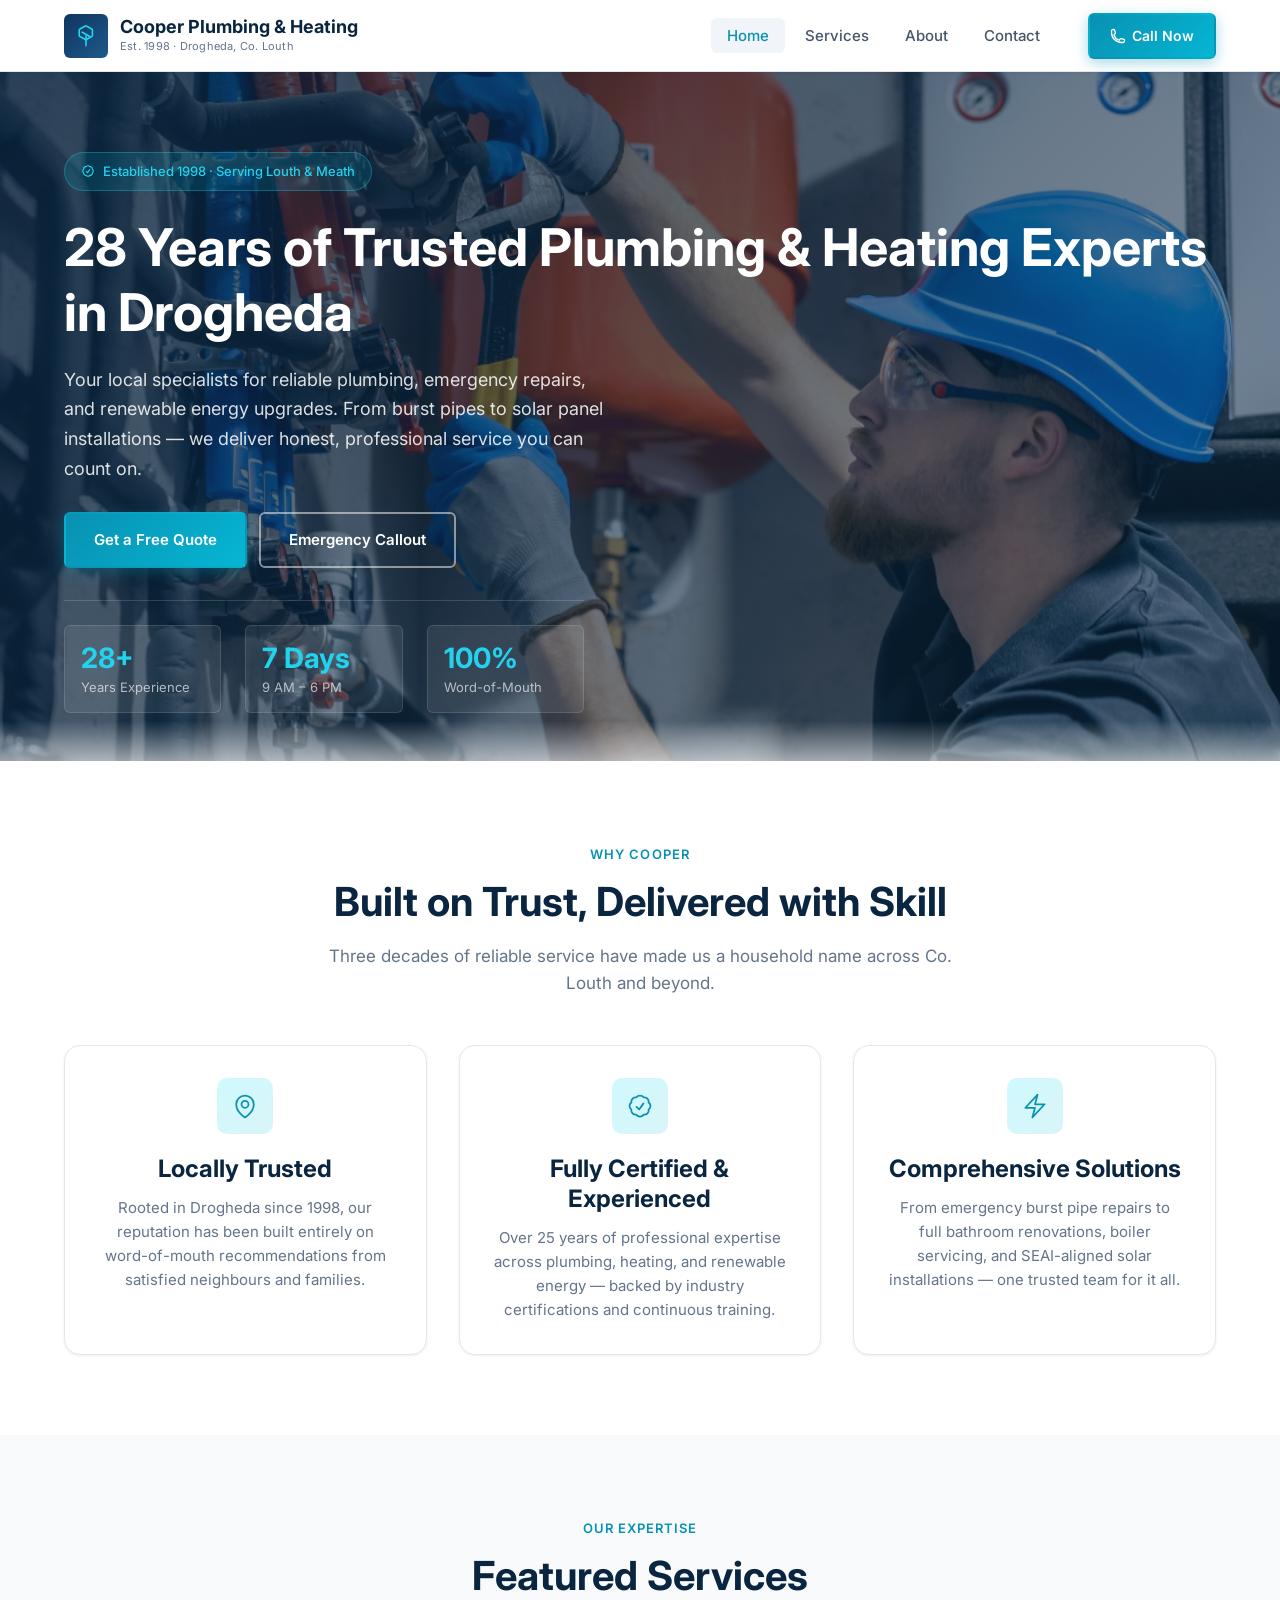
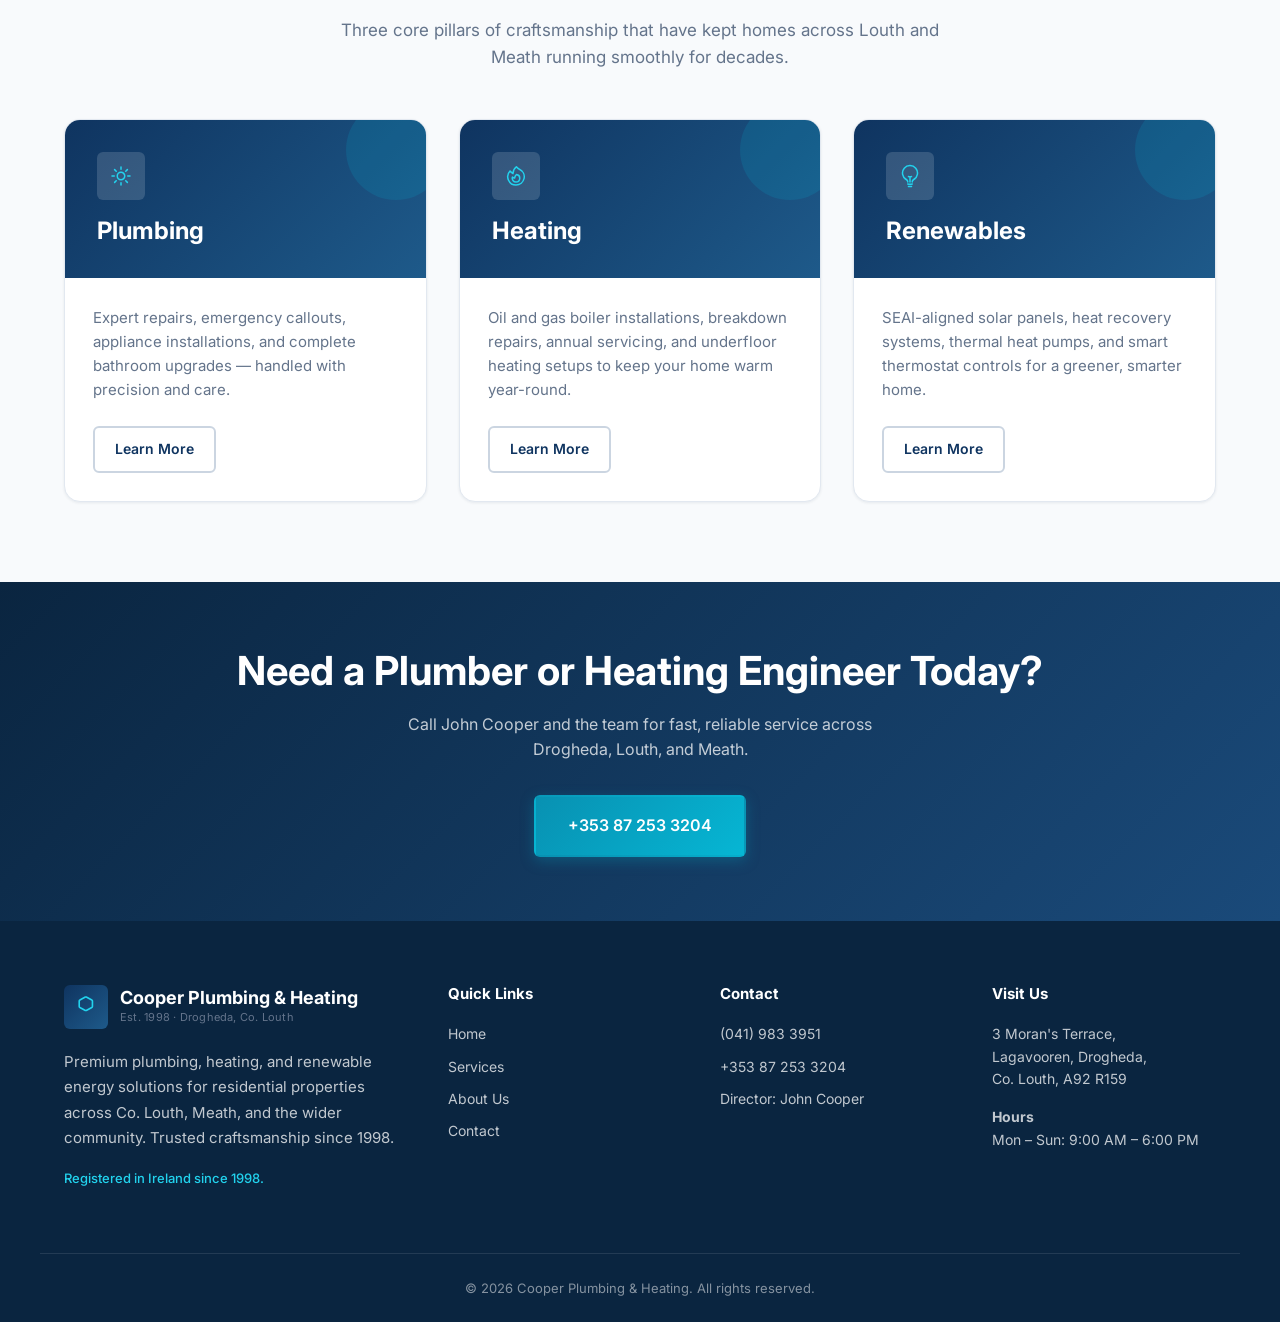
==== commit 856033ce: "Replace hero blue background with full-bleed plumbing image" ====
--- a/index.html
+++ b/index.html
@@ -55,46 +55,42 @@
   </header>
 
   <main>
-    <section class="hero">
-      <div class="hero-layout">
-        <figure class="hero-image-wrap">
-          <img
-            src="images/hero-plumbing.jpg"
-            alt="Professional plumber servicing a heating and pipework system"
-            class="hero-image"
-            width="1200"
-            height="800"
-            fetchpriority="high"
-            decoding="async">
-        </figure>
-        <div class="hero-body">
-          <div class="container hero-content">
-            <div class="hero-badge">
-              <svg xmlns="http://www.w3.org/2000/svg" fill="none" viewBox="0 0 24 24" stroke-width="2" stroke="currentColor" aria-hidden="true">
-                <path stroke-linecap="round" stroke-linejoin="round" d="M9 12.75L11.25 15 15 9.75M21 12c0 1.268-.63 2.39-1.593 3.068a3.745 3.745 0 01-1.043 3.296 3.745 3.745 0 01-3.296 1.043A3.745 3.745 0 0112 21c-1.268 0-2.39-.63-3.068-1.593a3.746 3.746 0 01-3.296-1.043 3.745 3.745 0 01-1.043-3.296A3.745 3.745 0 013 12c0-1.268.63-2.39 1.593-3.068a3.745 3.745 0 011.043-3.296 3.745 3.745 0 013.296-1.043A3.745 3.745 0 0112 3c1.268 0 2.39.63 3.068 1.593a3.746 3.746 0 013.296 1.043 3.746 3.746 0 011.043 3.296A3.745 3.745 0 0121 12z"/>
-              </svg>
-              Established 1998 · Serving Louth &amp; Meath
-            </div>
-            <h1>28 Years of Trusted Plumbing &amp; Heating Experts in Drogheda</h1>
-            <p class="hero-sub">Your local specialists for reliable plumbing, emergency repairs, and renewable energy upgrades. From burst pipes to solar panel installations — we deliver honest, professional service you can count on.</p>
-            <div class="hero-actions">
-              <a href="contact.html" class="btn btn-primary">Get a Free Quote</a>
-              <a href="tel:+353872533204" class="btn btn-secondary">Emergency Callout</a>
-            </div>
-            <div class="hero-stats">
-              <div class="hero-stat">
-                <strong>28+</strong>
-                <span>Years Experience</span>
-              </div>
-              <div class="hero-stat">
-                <strong>7 Days</strong>
-                <span>9 AM – 6 PM</span>
-              </div>
-              <div class="hero-stat">
-                <strong>100%</strong>
-                <span>Word-of-Mouth</span>
-              </div>
-            </div>
+    <section class="hero" aria-labelledby="hero-heading">
+      <img
+        src="images/hero-plumbing.jpg"
+        alt=""
+        class="hero-bg"
+        width="1200"
+        height="800"
+        fetchpriority="high"
+        decoding="async"
+        aria-hidden="true">
+      <div class="hero-overlay" aria-hidden="true"></div>
+      <div class="container hero-content">
+        <div class="hero-badge">
+          <svg xmlns="http://www.w3.org/2000/svg" fill="none" viewBox="0 0 24 24" stroke-width="2" stroke="currentColor" aria-hidden="true">
+            <path stroke-linecap="round" stroke-linejoin="round" d="M9 12.75L11.25 15 15 9.75M21 12c0 1.268-.63 2.39-1.593 3.068a3.745 3.745 0 01-1.043 3.296 3.745 3.745 0 01-3.296 1.043A3.745 3.745 0 0112 21c-1.268 0-2.39-.63-3.068-1.593a3.746 3.746 0 01-3.296-1.043 3.745 3.745 0 01-1.043-3.296A3.745 3.745 0 013 12c0-1.268.63-2.39 1.593-3.068a3.745 3.745 0 011.043-3.296 3.745 3.745 0 013.296-1.043A3.745 3.745 0 0112 3c1.268 0 2.39.63 3.068 1.593a3.746 3.746 0 013.296 1.043 3.746 3.746 0 011.043 3.296A3.745 3.745 0 0121 12z"/>
+          </svg>
+          Established 1998 · Serving Louth &amp; Meath
+        </div>
+        <h1 id="hero-heading">28 Years of Trusted Plumbing &amp; Heating Experts in Drogheda</h1>
+        <p class="hero-sub">Your local specialists for reliable plumbing, emergency repairs, and renewable energy upgrades. From burst pipes to solar panel installations — we deliver honest, professional service you can count on.</p>
+        <div class="hero-actions">
+          <a href="contact.html" class="btn btn-primary">Get a Free Quote</a>
+          <a href="tel:+353872533204" class="btn btn-secondary">Emergency Callout</a>
+        </div>
+        <div class="hero-stats">
+          <div class="hero-stat">
+            <strong>28+</strong>
+            <span>Years Experience</span>
+          </div>
+          <div class="hero-stat">
+            <strong>7 Days</strong>
+            <span>9 AM – 6 PM</span>
+          </div>
+          <div class="hero-stat">
+            <strong>100%</strong>
+            <span>Word-of-Mouth</span>
           </div>
         </div>
       </div>
--- a/css/styles.css
+++ b/css/styles.css
@@ -324,63 +324,53 @@
 /* Hero */
 .hero {
   position: relative;
+  display: flex;
+  align-items: center;
+  min-height: clamp(520px, 85vh, 720px);
+  padding: clamp(3rem, 8vw, 5rem) 0;
   color: var(--white);
   overflow: hidden;
 }
 
-.hero-layout {
-  display: flex;
-  flex-direction: column;
-}
-
-.hero-image-wrap {
-  margin: 0;
-  position: relative;
-  width: 100%;
-  height: clamp(220px, 42vw, 520px);
-  overflow: hidden;
-}
-
-.hero-image {
+.hero-bg {
+  position: absolute;
+  inset: 0;
   width: 100%;
   height: 100%;
   object-fit: cover;
-  object-position: center 25%;
-  display: block;
-}
-
-.hero-image-wrap::after {
+  object-position: center center;
+  z-index: 0;
+}
+
+.hero-overlay {
+  position: absolute;
+  inset: 0;
+  z-index: 1;
+  background: linear-gradient(
+    135deg,
+    rgba(10, 37, 64, 0.82) 0%,
+    rgba(10, 37, 64, 0.65) 45%,
+    rgba(10, 37, 64, 0.45) 100%
+  );
+  pointer-events: none;
+}
+
+.hero::after {
   content: '';
   position: absolute;
-  inset: 0;
-  background: linear-gradient(
-    to bottom,
-    rgba(10, 37, 64, 0.1) 0%,
-    rgba(10, 37, 64, 0.55) 70%,
-    rgba(10, 37, 64, 0.85) 100%
-  );
-  pointer-events: none;
-}
-
-.hero-body {
-  position: relative;
-  background: linear-gradient(135deg, var(--navy-900) 0%, var(--navy-700) 50%, var(--navy-600) 100%);
-  padding: 2rem 0 2.5rem;
-}
-
-.hero-body::before {
-  content: '';
-  position: absolute;
-  inset: 0;
-  background:
-    radial-gradient(ellipse at 80% 20%, rgba(6, 182, 212, 0.12) 0%, transparent 50%),
-    radial-gradient(ellipse at 20% 80%, rgba(34, 211, 238, 0.06) 0%, transparent 40%);
+  bottom: 0;
+  left: 0;
+  right: 0;
+  height: 72px;
+  background: linear-gradient(to top, var(--white), transparent);
+  z-index: 2;
   pointer-events: none;
 }
 
 .hero-content {
   position: relative;
-  z-index: 1;
+  z-index: 2;
+  width: 100%;
 }
 
 .hero-badge {
@@ -1332,50 +1322,7 @@
   color: rgba(255, 255, 255, 0.5);
 }
 
-/* Desktop hero layout */
-@media (min-width: 900px) {
-  .hero-layout {
-    display: grid;
-    grid-template-columns: 1.05fr 0.95fr;
-    min-height: min(88vh, 720px);
-  }
-
-  .hero-image-wrap {
-    height: 100%;
-    min-height: 480px;
-    order: 2;
-  }
-
-  .hero-image {
-    object-position: center center;
-  }
-
-  .hero-image-wrap::after {
-    background: linear-gradient(
-      to right,
-      rgba(10, 37, 64, 0.92) 0%,
-      rgba(10, 37, 64, 0.45) 45%,
-      rgba(10, 37, 64, 0.15) 100%
-    );
-  }
-
-  .hero-body {
-    order: 1;
-    display: flex;
-    align-items: center;
-    padding: 4rem 0;
-    margin-right: -8%;
-    z-index: 2;
-  }
-
-  .hero-body .container {
-    padding-left: clamp(1.5rem, 4vw, 3rem);
-    padding-right: 0;
-    max-width: none;
-    margin: 0;
-    width: 100%;
-  }
-
+@media (min-width: 769px) {
   .hero-actions {
     flex-direction: row;
     flex-wrap: wrap;
@@ -1388,14 +1335,14 @@
 
   .hero-stats {
     gap: 1.5rem;
-    max-width: 480px;
+    max-width: 520px;
   }
 
   .hero-stat {
     text-align: left;
-    background: none;
-    border: none;
-    padding: 0;
+    background: rgba(255, 255, 255, 0.08);
+    border: 1px solid rgba(255, 255, 255, 0.12);
+    padding: 1rem;
   }
 
   .hero-stat span {
@@ -1510,8 +1457,23 @@
     height: 38px;
   }
 
-  .hero-body {
-    padding: 1.5rem 0 2rem;
+  .hero {
+    min-height: clamp(480px, 78vh, 620px);
+    padding: 2.5rem 0;
+    align-items: flex-end;
+  }
+
+  .hero-overlay {
+    background: linear-gradient(
+      to top,
+      rgba(10, 37, 64, 0.92) 0%,
+      rgba(10, 37, 64, 0.72) 55%,
+      rgba(10, 37, 64, 0.45) 100%
+    );
+  }
+
+  .hero-bg {
+    object-position: center 20%;
   }
 
   .hero-badge {
@@ -1540,6 +1502,7 @@
 
   .value-props {
     margin-top: 0;
+    padding-top: 2.5rem;
   }
 
   .section-header {
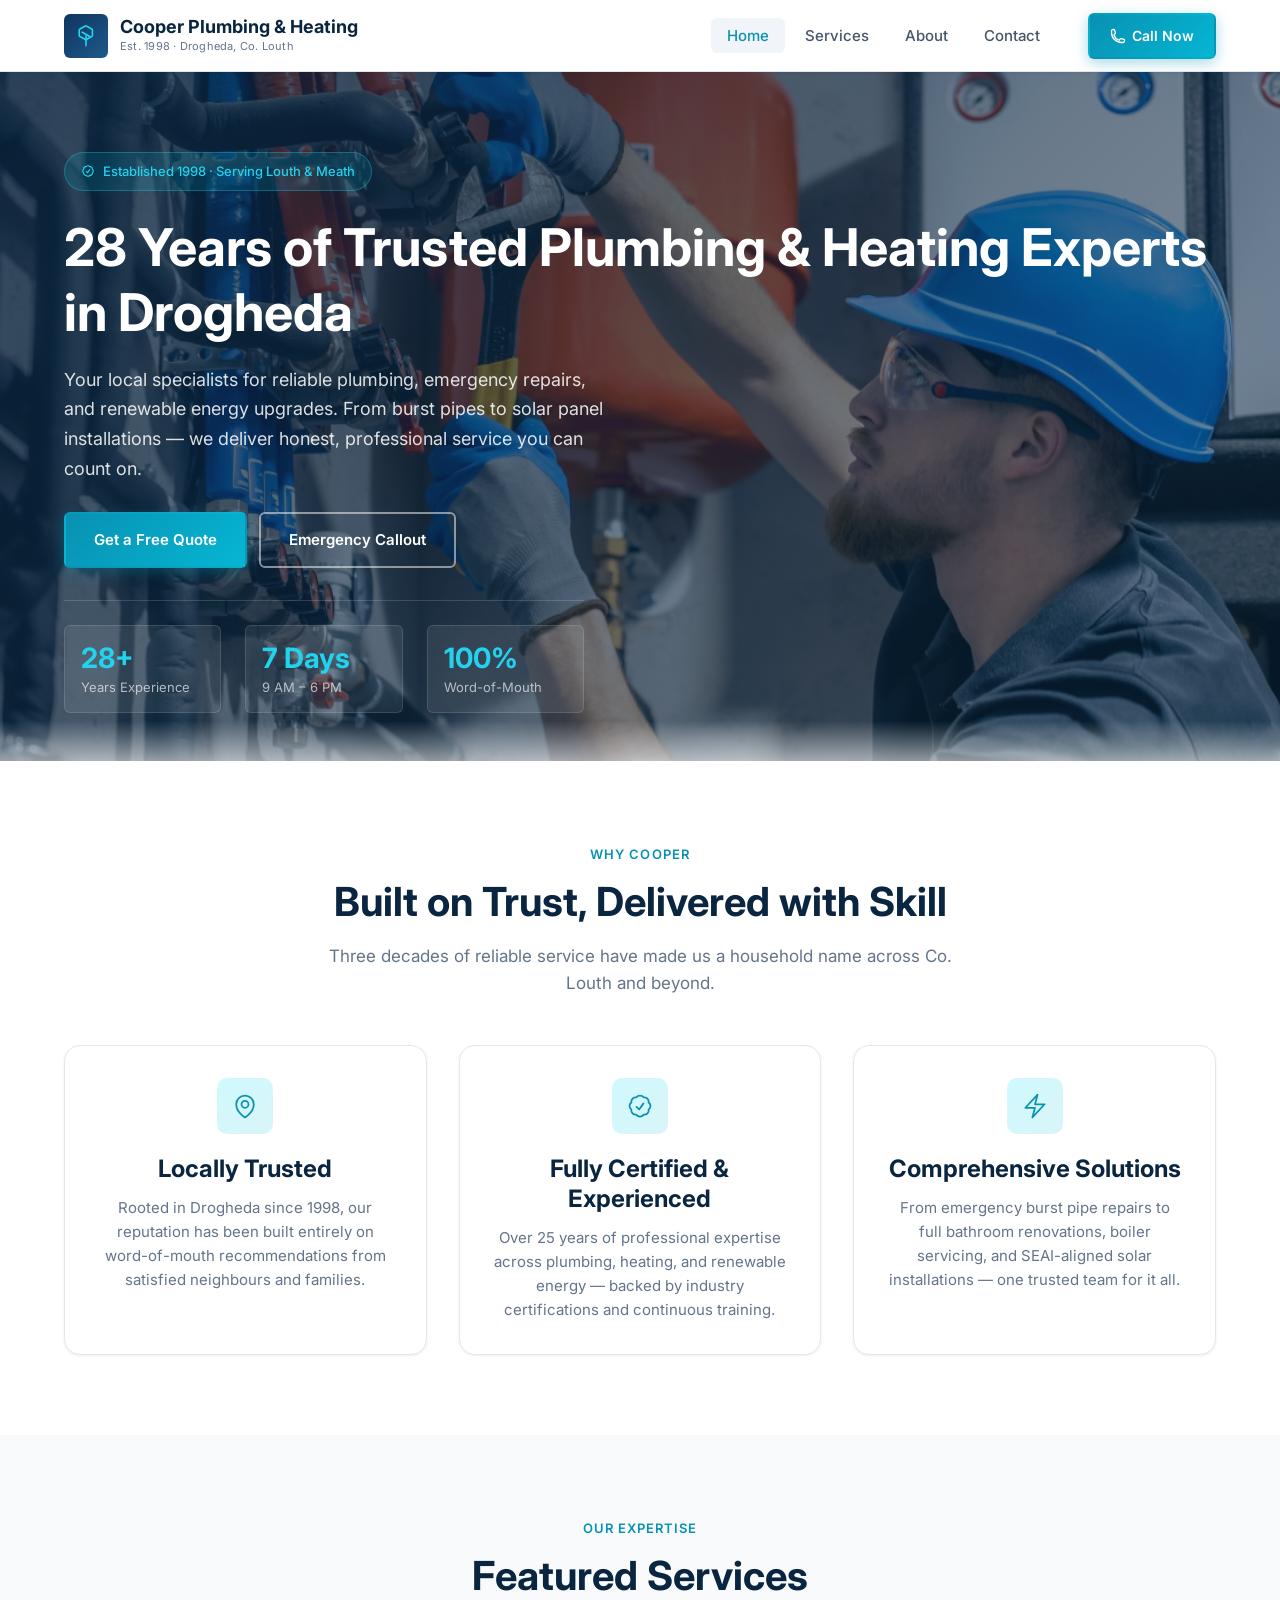
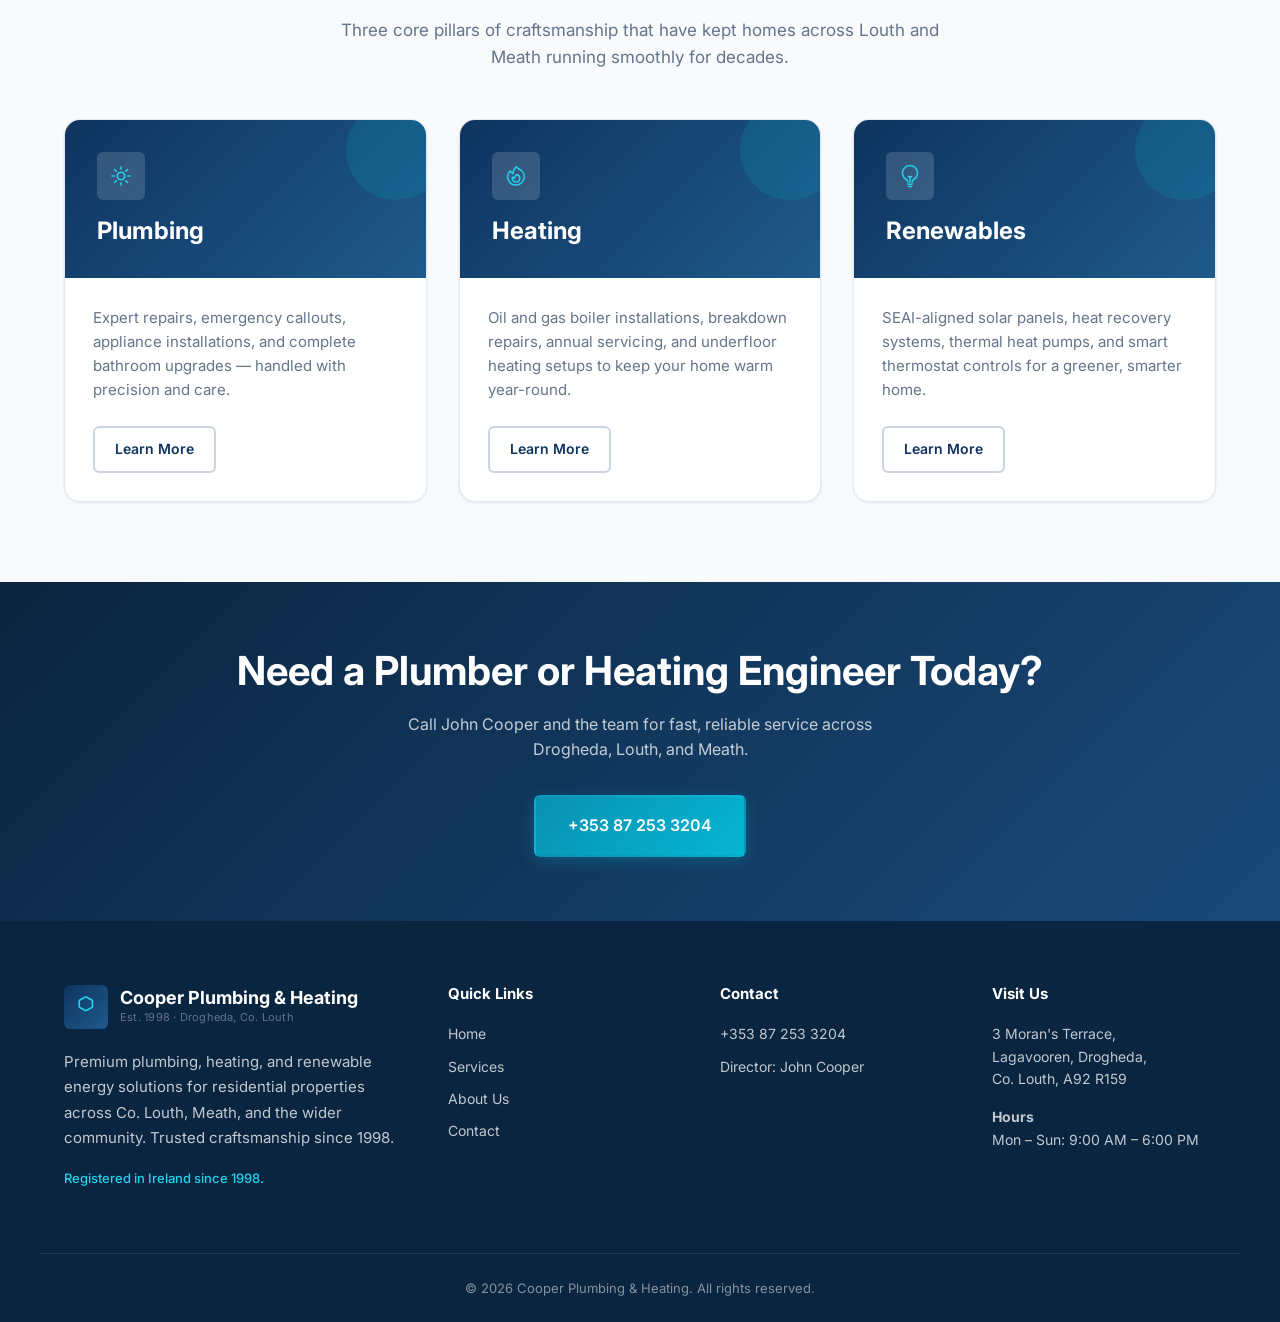
==== commit ac0a4cfb: "Remove landline number (041) 983 3951 from website" ====
--- a/index.html
+++ b/index.html
@@ -233,7 +233,6 @@
       <div class="footer-col">
         <h4>Contact</h4>
         <ul>
-          <li><a href="tel:0419833951">(041) 983 3951</a></li>
           <li><a href="tel:+353872533204">+353 87 253 3204</a></li>
           <li>Director: John Cooper</li>
         </ul>
